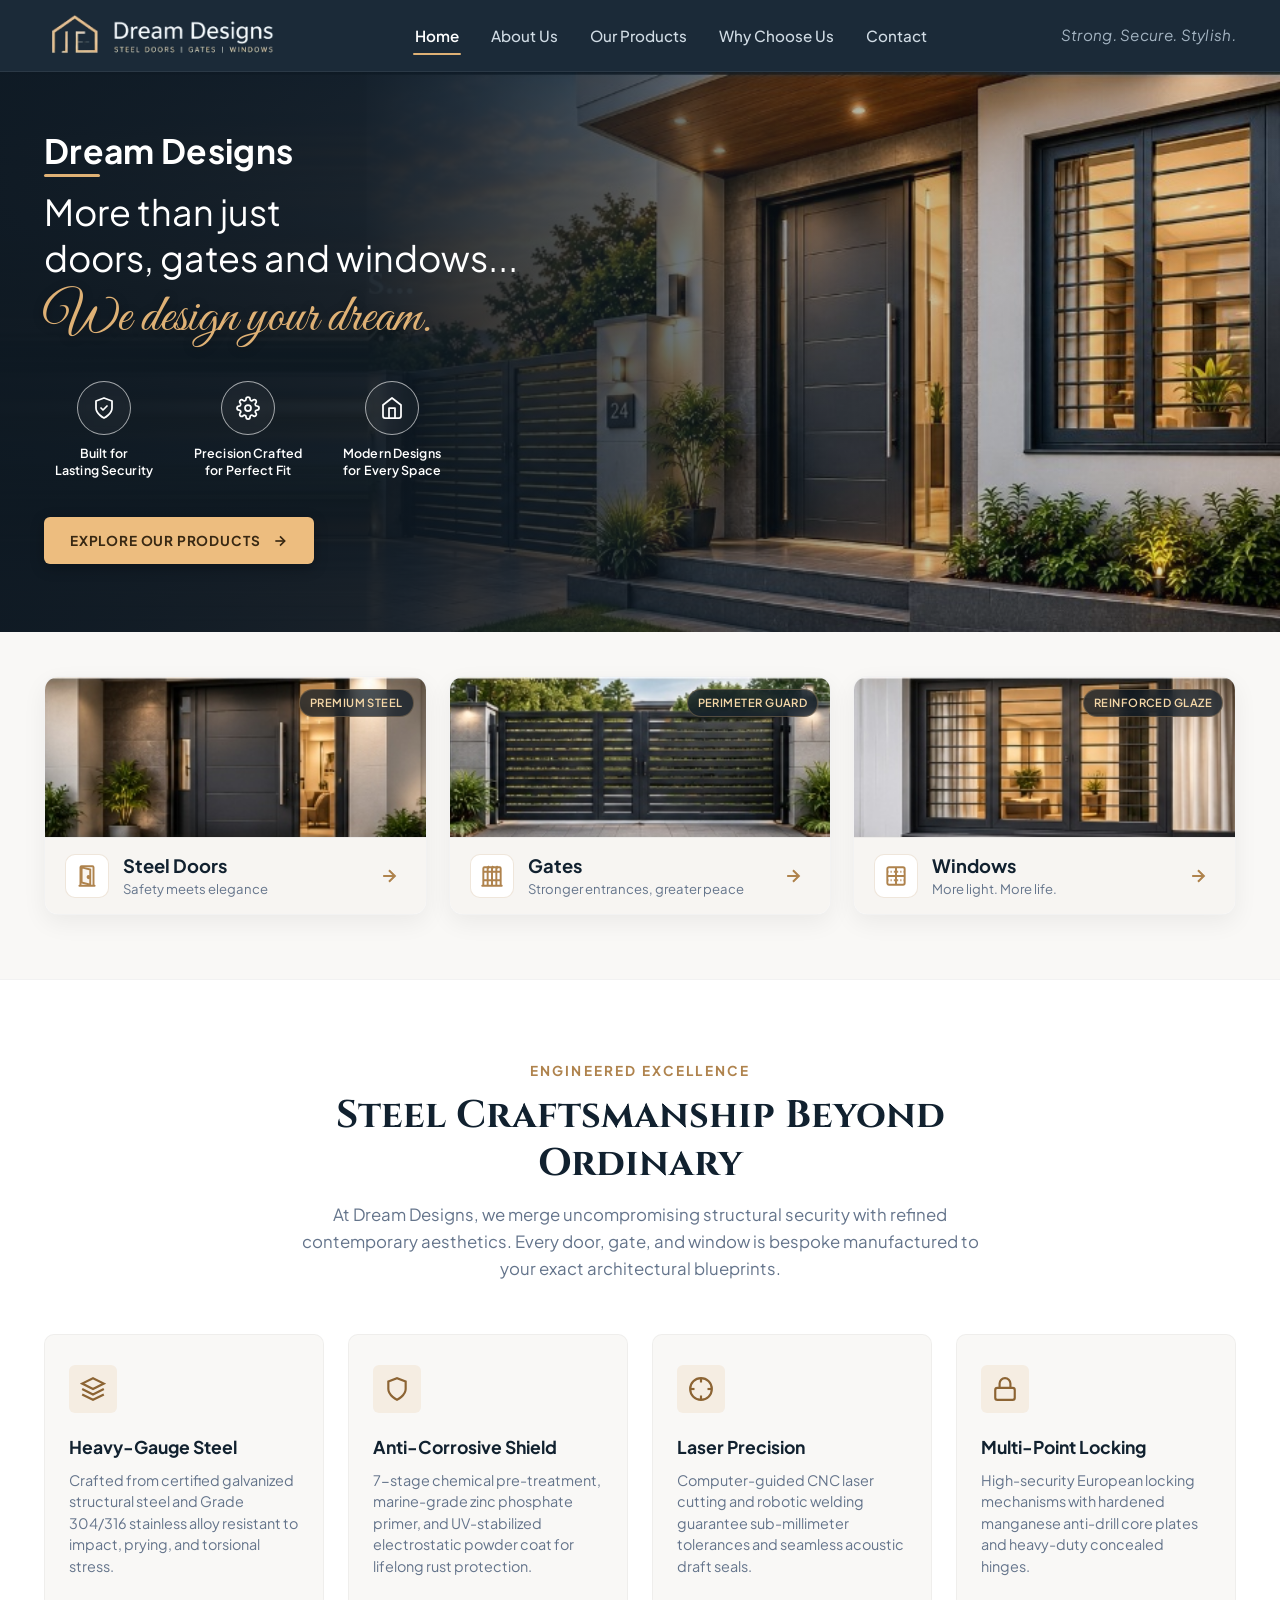
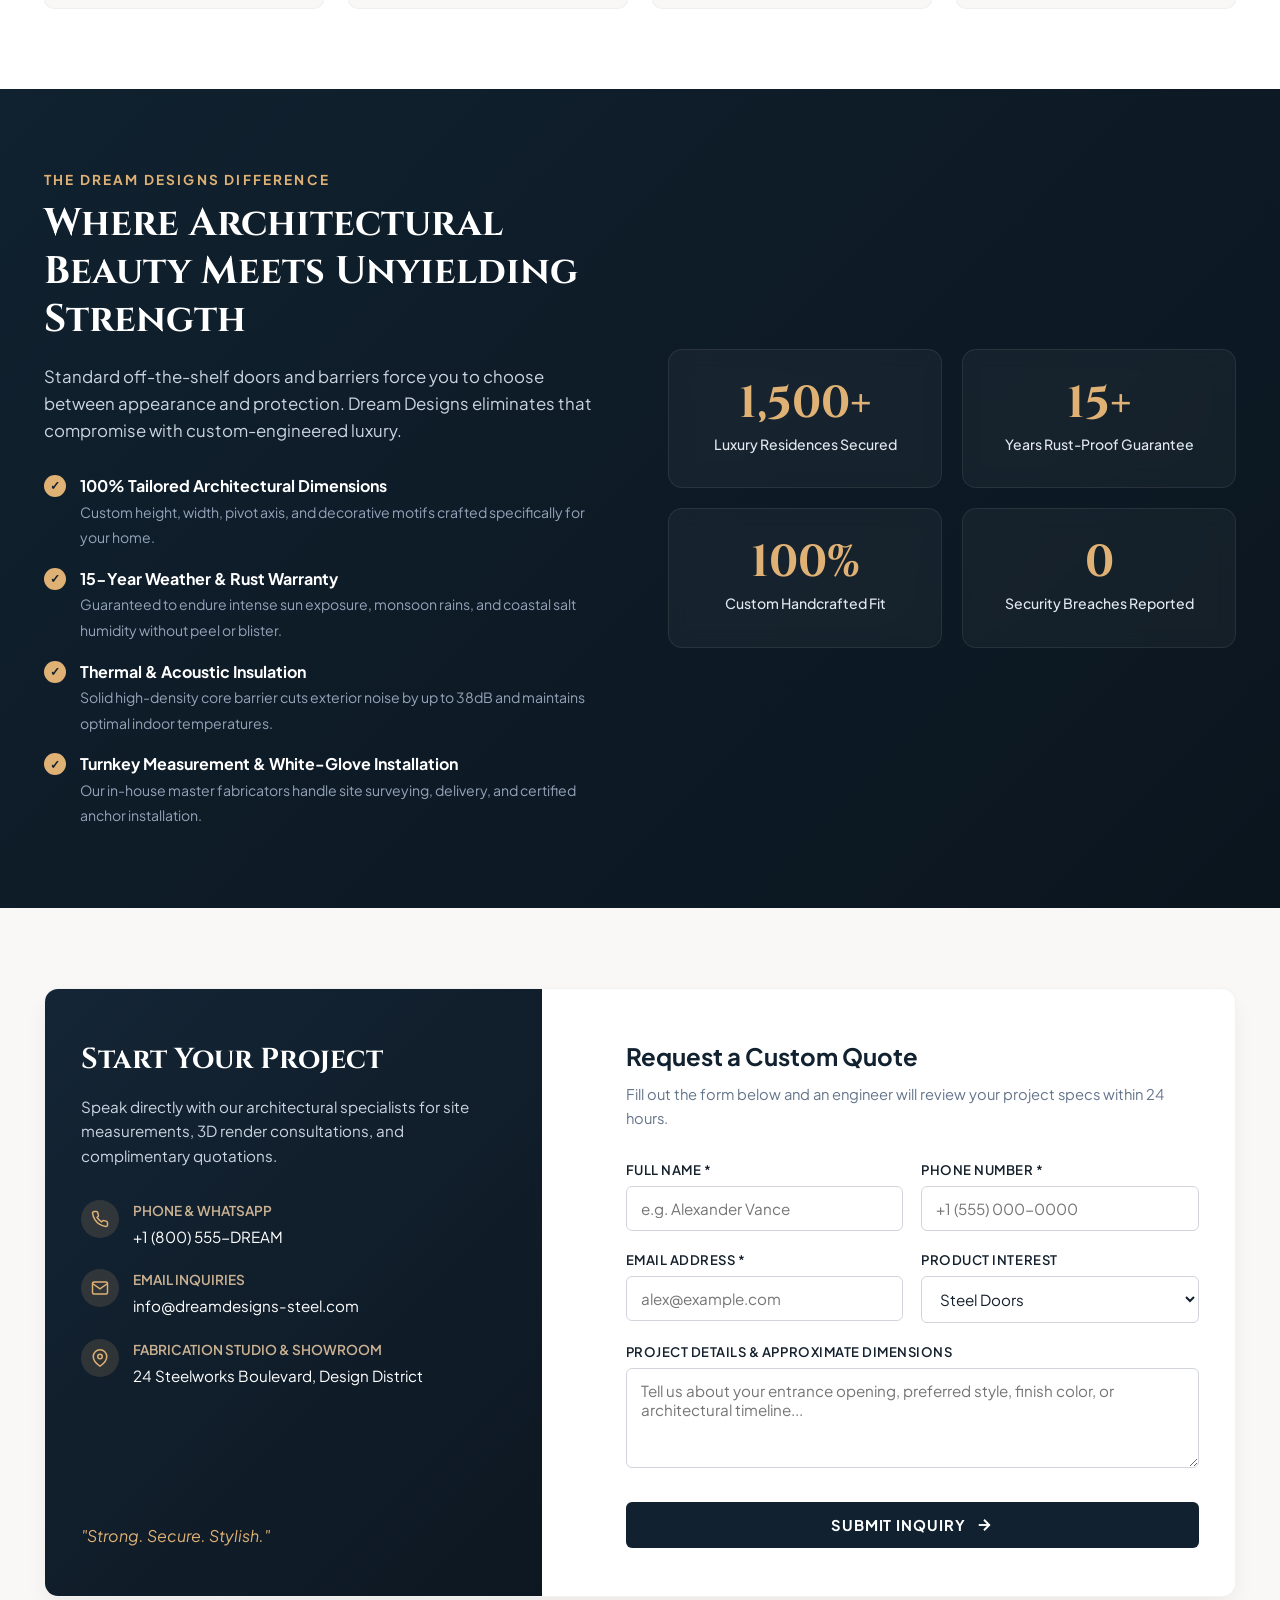
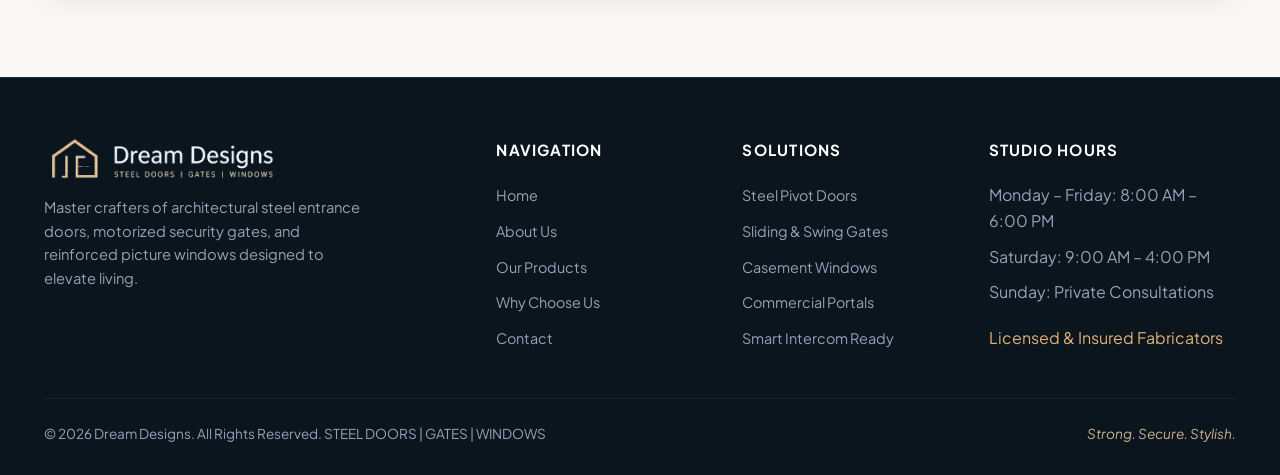
==== index.html @ ba2dc7a3 "dream designs initial files" ====
<!DOCTYPE html>
<html lang="en">
<head>
  <meta charset="UTF-8">
  <meta name="viewport" content="width=device-width, initial-scale=1.0">
  <meta name="description" content="Dream Designs - Premium architectural steel doors, gates, and windows engineered for lasting security, flawless precision, and modern luxury.">
  <meta name="keywords" content="Steel Doors, Architectural Gates, Security Windows, Custom Steel Fabrication, Luxury Entrances">
  <title>Dream Designs | Steel Doors, Gates & Windows</title>

  <!-- Google Fonts Preconnect -->
  <link rel="preconnect" href="https://fonts.googleapis.com">
  <link rel="preconnect" href="https://fonts.gstatic.com" crossorigin>
  <link href="https://fonts.googleapis.com/css2?family=Cinzel:wght@600;700;800&family=Great+Vibes&family=Montserrat:wght@400;500;600;700&family=Plus+Jakarta+Sans:wght@400;500;600;700;800&display=swap" rel="stylesheet">

  <!-- Main Stylesheet -->
  <link rel="stylesheet" href="assets/css/style.css">
  <link rel="icon" type="image/png" href="assets/images/logo-icon.png">
</head>
<body>

  <!-- ===================================================================
       HEADER & NAVIGATION (Matching Mockup Top Bar)
       =================================================================== -->
  <header class="site-header" id="siteHeader">
    <div class="container header-container">
      
      <!-- Brand Logo -->
      <a href="#home" class="brand-logo" aria-label="Dream Designs Home">
        <picture>
          <source srcset="assets/images/logo-transparent.png" type="image/png">
          <img src="assets/images/logo.png" alt="Dream Designs - Steel Doors, Gates, Windows" class="logo-img" width="240" height="44">
        </picture>
      </a>

      <!-- Desktop Navigation Menu -->
      <nav class="main-nav" aria-label="Main Navigation">
        <ul class="nav-list">
          <li><a href="#home" class="nav-link active">Home</a></li>
          <li><a href="#about" class="nav-link">About Us</a></li>
          <li><a href="#products" class="nav-link">Our Products</a></li>
          <li><a href="#why-us" class="nav-link">Why Choose Us</a></li>
          <li><a href="#contact" class="nav-link">Contact</a></li>
        </ul>
      </nav>

      <!-- Right Tagline (Mockup) -->
      <div class="header-tagline">
        <em>Strong. Secure. Stylish.</em>
      </div>

      <!-- Mobile Hamburger Button -->
      <button class="mobile-toggle" aria-label="Toggle navigation menu" aria-expanded="false">
        <span></span>
        <span></span>
        <span></span>
      </button>

    </div>
  </header>

  <!-- Mobile Navigation Drawer -->
  <div class="mobile-menu" aria-label="Mobile Navigation">
    <div class="mobile-menu-header">
      <div class="logo-title" style="color: #ffffff; font-family: var(--font-serif); font-size: 1.3rem;">Dream Designs</div>
      <div class="logo-tagline" style="color: var(--color-gold); font-size: 0.65rem; letter-spacing: 0.15em;">STEEL DOORS | GATES | WINDOWS</div>
    </div>
    <ul class="mobile-nav-list">
      <li><a href="#home" class="mobile-nav-link active">Home</a></li>
      <li><a href="#about" class="mobile-nav-link">About Us</a></li>
      <li><a href="#products" class="mobile-nav-link">Our Products</a></li>
      <li><a href="#why-us" class="mobile-nav-link">Why Choose Us</a></li>
      <li><a href="#contact" class="mobile-nav-link">Contact</a></li>
    </ul>
    <div class="mobile-menu-tagline">
      Strong. Secure. Stylish.
    </div>
  </div>
  <div class="menu-overlay"></div>

  <!-- ===================================================================
       HERO SECTION (Matching Mockup Hero Overlay & Background)
       =================================================================== -->
  <section class="hero-section" id="home">
    <div class="container">
      <div class="hero-content">

        <!-- Brand Name with Underline -->
        <div class="hero-brand">
          <h1 class="hero-brand-title">Dream Designs</h1>
        </div>

        <!-- Headline Pitch -->
        <h2 class="hero-headline">More than just<br>doors, gates and windows...</h2>

        <!-- Script Accent (Handwriting Gold) -->
        <div class="hero-cursive">We design your dream.</div>

        <!-- 3 Feature Badges from Mockup -->
        <div class="hero-badges-row">
          
          <!-- Badge 1: Built for Lasting Security -->
          <div class="hero-badge-item">
            <div class="badge-icon-circle" title="Built for Lasting Security">
              <svg class="badge-svg" viewBox="0 0 24 24" fill="none" stroke="currentColor">
                <path d="M12 22s8-4 8-10V5l-8-3-8 3v7c0 6 8 10 8 10z" stroke-linecap="round" stroke-linejoin="round"/>
                <path d="M9 12l2 2 4-4" stroke-linecap="round" stroke-linejoin="round"/>
              </svg>
            </div>
            <span class="badge-label">Built for<br>Lasting Security</span>
          </div>

          <!-- Badge 2: Precision Crafted for Perfect Fit -->
          <div class="hero-badge-item">
            <div class="badge-icon-circle" title="Precision Crafted for Perfect Fit">
              <svg class="badge-svg" viewBox="0 0 24 24" fill="none" stroke="currentColor">
                <circle cx="12" cy="12" r="3" stroke-linecap="round" stroke-linejoin="round"/>
                <path d="M19.4 15a1.65 1.65 0 0 0 .33 1.82l.06.06a2 2 0 0 1 0 2.83 2 2 0 0 1-2.83 0l-.06-.06a1.65 1.65 0 0 0-1.82-.33 1.65 1.65 0 0 0-1 1.51V21a2 2 0 0 1-2 2 2 2 0 0 1-2-2v-.09A1.65 1.65 0 0 0 9 19.4a1.65 1.65 0 0 0-1.82.33l-.06.06a2 2 0 0 1-2.83 0 2 2 0 0 1 0-2.83l.06-.06a1.65 1.65 0 0 0 .33-1.82 1.65 1.65 0 0 0-1.51-1H3a2 2 0 0 1-2-2 2 2 0 0 1 2-2h.09A1.65 1.65 0 0 0 4.6 9a1.65 1.65 0 0 0-.33-1.82l-.06-.06a2 2 0 0 1 0-2.83 2 2 0 0 1 2.83 0l.06.06a1.65 1.65 0 0 0 1.82.33H9a1.65 1.65 0 0 0 1-1.51V3a2 2 0 0 1 2-2 2 2 0 0 1 2 2v.09a1.65 1.65 0 0 0 1 1.51 1.65 1.65 0 0 0 1.82-.33l.06-.06a2 2 0 0 1 2.83 0 2 2 0 0 1 0 2.83l-.06.06a1.65 1.65 0 0 0-.33 1.82V9a1.65 1.65 0 0 0 1.51 1H21a2 2 0 0 1 2 2 2 2 0 0 1-2 2h-.09a1.65 1.65 0 0 0-1.51 1z" stroke-linecap="round" stroke-linejoin="round"/>
              </svg>
            </div>
            <span class="badge-label">Precision Crafted<br>for Perfect Fit</span>
          </div>

          <!-- Badge 3: Modern Designs for Every Space -->
          <div class="hero-badge-item">
            <div class="badge-icon-circle" title="Modern Designs for Every Space">
              <svg class="badge-svg" viewBox="0 0 24 24" fill="none" stroke="currentColor">
                <path d="M3 9l9-7 9 7v11a2 2 0 0 1-2 2H5a2 2 0 0 1-2-2z" stroke-linecap="round" stroke-linejoin="round"/>
                <polyline points="9 22 9 12 15 12 15 22" stroke-linecap="round" stroke-linejoin="round"/>
              </svg>
            </div>
            <span class="badge-label">Modern Designs<br>for Every Space</span>
          </div>

        </div>

        <!-- CTA Button -->
        <a href="#products" class="hero-cta-btn">
          <span>EXPLORE OUR PRODUCTS</span>
          <svg class="btn-arrow-icon" viewBox="0 0 24 24" fill="none" stroke="currentColor" stroke-width="2.5">
            <line x1="5" y1="12" x2="19" y2="12"></line>
            <polyline points="12 5 19 12 12 19"></polyline>
          </svg>
        </a>

      </div>
    </div>
  </section>

  <!-- ===================================================================
       PRODUCTS PREVIEW SECTION (The 3 Sliced Cards from Mockup)
       =================================================================== -->
  <section class="products-preview-section" id="products">
    <div class="container">
      
      <div class="products-grid">

        <!-- Card 1: Steel Doors -->
        <article class="product-card" data-category="doors" tabindex="0" role="button" aria-label="View Steel Doors specifications">
          <div class="card-media">
            <img src="assets/images/product-doors.png" alt="Custom Steel Entrance Doors" class="card-img" width="311" height="113" loading="lazy">
            <span class="card-badge-pill">Premium Steel</span>
          </div>
          <div class="card-footer">
            <div class="card-left-group">
              <div class="card-icon-box">
                <!-- Architectural Door SVG -->
                <svg class="card-icon-svg" viewBox="0 0 24 24" fill="none" stroke="currentColor" stroke-width="1.8">
                  <path d="M5 21h14" stroke-linecap="round"/>
                  <path d="M6 21V4a1 1 0 0 1 1-1h10a1 1 0 0 1 1 1v17"/>
                  <path d="M7 4l8 2v14l-8-2V4z" fill="rgba(175, 131, 77, 0.08)"/>
                  <circle cx="13.5" cy="13" r="1" fill="currentColor"/>
                </svg>
              </div>
              <div class="card-text">
                <h3 class="card-title">Steel Doors</h3>
                <p class="card-subtitle">Safety meets elegance</p>
              </div>
            </div>
            <a href="doors.html" class="card-arrow-btn" aria-label="View Steel Doors Dedicated Page">
              <svg viewBox="0 0 24 24" fill="none" stroke="currentColor" stroke-width="2.5">
                <line x1="5" y1="12" x2="19" y2="12"></line>
                <polyline points="12 5 19 12 12 19"></polyline>
              </svg>
            </a>
          </div>
        </article>

        <!-- Card 2: Gates -->
        <article class="product-card" data-category="gates" tabindex="0" role="button" aria-label="View Gates specifications">
          <div class="card-media">
            <img src="assets/images/product-gates.png" alt="Custom Architectural Steel Gates" class="card-img" width="302" height="113" loading="lazy">
            <span class="card-badge-pill">Perimeter Guard</span>
          </div>
          <div class="card-footer">
            <div class="card-left-group">
              <div class="card-icon-box">
                <!-- Architectural Gate SVG -->
                <svg class="card-icon-svg" viewBox="0 0 24 24" fill="none" stroke="currentColor" stroke-width="1.8">
                  <path d="M3 21h18" stroke-linecap="round"/>
                  <path d="M4 21V5a1 1 0 0 1 1-1h14a1 1 0 0 1 1 1v16"/>
                  <path d="M4 8h16M4 16h16"/>
                  <path d="M8 4v17M12 4v17M16 4v17"/>
                  <path d="M8 3l1 1-1 1M12 3l1 1-1 1M16 3l1 1-1 1"/>
                </svg>
              </div>
              <div class="card-text">
                <h3 class="card-title">Gates</h3>
                <p class="card-subtitle">Stronger entrances, greater peace</p>
              </div>
            </div>
            <a href="gates.html" class="card-arrow-btn" aria-label="View Gates Dedicated Page">
              <svg viewBox="0 0 24 24" fill="none" stroke="currentColor" stroke-width="2.5">
                <line x1="5" y1="12" x2="19" y2="12"></line>
                <polyline points="12 5 19 12 12 19"></polyline>
              </svg>
            </a>
          </div>
        </article>

        <!-- Card 3: Windows -->
        <article class="product-card" data-category="windows" tabindex="0" role="button" aria-label="View Windows specifications">
          <div class="card-media">
            <img src="assets/images/product-windows.png" alt="Reinforced Security Steel Windows" class="card-img" width="311" height="113" loading="lazy">
            <span class="card-badge-pill">Reinforced Glaze</span>
          </div>
          <div class="card-footer">
            <div class="card-left-group">
              <div class="card-icon-box">
                <!-- Architectural Window SVG -->
                <svg class="card-icon-svg" viewBox="0 0 24 24" fill="none" stroke="currentColor" stroke-width="1.8">
                  <rect x="4" y="4" width="16" height="16" rx="1.5"/>
                  <line x1="12" y1="4" x2="12" y2="20"/>
                  <line x1="4" y1="12" x2="20" y2="12"/>
                  <line x1="4" y1="8" x2="20" y2="8" stroke-dasharray="1 2"/>
                  <line x1="4" y1="16" x2="20" y2="16" stroke-dasharray="1 2"/>
                </svg>
              </div>
              <div class="card-text">
                <h3 class="card-title">Windows</h3>
                <p class="card-subtitle">More light. More life.</p>
              </div>
            </div>
            <a href="windows.html" class="card-arrow-btn" aria-label="View Windows Dedicated Page">
              <svg viewBox="0 0 24 24" fill="none" stroke="currentColor" stroke-width="2.5">
                <line x1="5" y1="12" x2="19" y2="12"></line>
                <polyline points="12 5 19 12 12 19"></polyline>
              </svg>
            </a>
          </div>
        </article>

      </div>

    </div>
  </section>

  <!-- ===================================================================
       CRAFTSMANSHIP & ABOUT SECTION
       =================================================================== -->
  <section class="section-craftsmanship" id="about">
    <div class="container">
      
      <div class="section-head">
        <span class="section-eyebrow">Engineered Excellence</span>
        <h2 class="section-title">Steel Craftsmanship Beyond Ordinary</h2>
        <p class="section-lead">At Dream Designs, we merge uncompromising structural security with refined contemporary aesthetics. Every door, gate, and window is bespoke manufactured to your exact architectural blueprints.</p>
      </div>

      <div class="craftsmanship-grid">
        
        <div class="craft-card">
          <div class="craft-icon">
            <svg viewBox="0 0 24 24" fill="none" stroke="currentColor" stroke-width="2">
              <path d="M12 2L2 7l10 5 10-5-10-5zM2 17l10 5 10-5M2 12l10 5 10-5"/>
            </svg>
          </div>
          <h4 class="craft-title">Heavy-Gauge Steel</h4>
          <p class="craft-desc">Crafted from certified galvanized structural steel and Grade 304/316 stainless alloy resistant to impact, prying, and torsional stress.</p>
        </div>

        <div class="craft-card">
          <div class="craft-icon">
            <svg viewBox="0 0 24 24" fill="none" stroke="currentColor" stroke-width="2">
              <path d="M12 22s8-4 8-10V5l-8-3-8 3v7c0 6 8 10 8 10z"/>
            </svg>
          </div>
          <h4 class="craft-title">Anti-Corrosive Shield</h4>
          <p class="craft-desc">7-stage chemical pre-treatment, marine-grade zinc phosphate primer, and UV-stabilized electrostatic powder coat for lifelong rust protection.</p>
        </div>

        <div class="craft-card">
          <div class="craft-icon">
            <svg viewBox="0 0 24 24" fill="none" stroke="currentColor" stroke-width="2">
              <circle cx="12" cy="12" r="10"/>
              <line x1="22" y1="12" x2="18" y2="12"/>
              <line x1="6" y1="12" x2="2" y2="12"/>
              <line x1="12" y1="6" x2="12" y2="2"/>
              <line x1="12" y1="22" x2="12" y2="18"/>
            </svg>
          </div>
          <h4 class="craft-title">Laser Precision</h4>
          <p class="craft-desc">Computer-guided CNC laser cutting and robotic welding guarantee sub-millimeter tolerances and seamless acoustic draft seals.</p>
        </div>

        <div class="craft-card">
          <div class="craft-icon">
            <svg viewBox="0 0 24 24" fill="none" stroke="currentColor" stroke-width="2">
              <rect x="3" y="11" width="18" height="11" rx="2" ry="2"/>
              <path d="M7 11V7a5 5 0 0 1 10 0v4"/>
            </svg>
          </div>
          <h4 class="craft-title">Multi-Point Locking</h4>
          <p class="craft-desc">High-security European locking mechanisms with hardened manganese anti-drill core plates and heavy-duty concealed hinges.</p>
        </div>

      </div>

    </div>
  </section>

  <!-- ===================================================================
       WHY CHOOSE US (STATS & HIGHLIGHTS)
       =================================================================== -->
  <section class="section-why-us" id="why-us">
    <div class="container">
      
      <div class="why-us-wrapper">
        
        <!-- Left Side: Highlights -->
        <div class="why-us-content">
          <span class="section-eyebrow">The Dream Designs Difference</span>
          <h2 class="section-title">Where Architectural Beauty Meets Unyielding Strength</h2>
          <p>Standard off-the-shelf doors and barriers force you to choose between appearance and protection. Dream Designs eliminates that compromise with custom-engineered luxury.</p>

          <ul class="why-features-list">
            <li class="why-feature-item">
              <div class="why-check">✓</div>
              <div class="why-feature-text">
                <strong>100% Tailored Architectural Dimensions</strong>
                <span>Custom height, width, pivot axis, and decorative motifs crafted specifically for your home.</span>
              </div>
            </li>
            <li class="why-feature-item">
              <div class="why-check">✓</div>
              <div class="why-feature-text">
                <strong>15-Year Weather & Rust Warranty</strong>
                <span>Guaranteed to endure intense sun exposure, monsoon rains, and coastal salt humidity without peel or blister.</span>
              </div>
            </li>
            <li class="why-feature-item">
              <div class="why-check">✓</div>
              <div class="why-feature-text">
                <strong>Thermal & Acoustic Insulation</strong>
                <span>Solid high-density core barrier cuts exterior noise by up to 38dB and maintains optimal indoor temperatures.</span>
              </div>
            </li>
            <li class="why-feature-item">
              <div class="why-check">✓</div>
              <div class="why-feature-text">
                <strong>Turnkey Measurement & White-Glove Installation</strong>
                <span>Our in-house master fabricators handle site surveying, delivery, and certified anchor installation.</span>
              </div>
            </li>
          </ul>
        </div>

        <!-- Right Side: Stats Counter -->
        <div class="stats-grid">
          
          <div class="stat-box">
            <div class="stat-number">1,500+</div>
            <div class="stat-label">Luxury Residences Secured</div>
          </div>

          <div class="stat-box">
            <div class="stat-number">15+</div>
            <div class="stat-label">Years Rust-Proof Guarantee</div>
          </div>

          <div class="stat-box">
            <div class="stat-number">100%</div>
            <div class="stat-label">Custom Handcrafted Fit</div>
          </div>

          <div class="stat-box">
            <div class="stat-number">0</div>
            <div class="stat-label">Security Breaches Reported</div>
          </div>

        </div>

      </div>

    </div>
  </section>

  <!-- ===================================================================
       CONTACT & CONSULTATION SECTION
       =================================================================== -->
  <section class="section-contact" id="contact">
    <div class="container">
      
      <div class="contact-layout">

        <!-- Left Information Card -->
        <div class="contact-info-panel">
          <div>
            <h3>Start Your Project</h3>
            <p>Speak directly with our architectural specialists for site measurements, 3D render consultations, and complimentary quotations.</p>

            <div class="contact-details-list">
              
              <div class="contact-detail-item">
                <div class="contact-icon-circle">
                  <svg viewBox="0 0 24 24" fill="none" stroke="currentColor" stroke-width="2">
                    <path d="M22 16.92v3a2 2 0 0 1-2.18 2 19.79 19.79 0 0 1-8.63-3.07 19.5 19.5 0 0 1-6-6 19.79 19.79 0 0 1-3.07-8.67A2 2 0 0 1 4.11 2h3a2 2 0 0 1 2 1.72 12.84 12.84 0 0 0 .7 2.81 2 2 0 0 1-.45 2.11L8.09 9.91a16 16 0 0 0 6 6l1.27-1.27a2 2 0 0 1 2.11-.45 12.84 12.84 0 0 0 2.81.7A2 2 0 0 1 22 16.92z"/>
                  </svg>
                </div>
                <div class="contact-text-group">
                  <h5>Phone & WhatsApp</h5>
                  <a href="tel:+18005553732">+1 (800) 555-DREAM</a>
                </div>
              </div>

              <div class="contact-detail-item">
                <div class="contact-icon-circle">
                  <svg viewBox="0 0 24 24" fill="none" stroke="currentColor" stroke-width="2">
                    <path d="M4 4h16c1.1 0 2 .9 2 2v12c0 1.1-.9 2-2 2H4c-1.1 0-2-.9-2-2V6c0-1.1.9-2 2-2z"/>
                    <polyline points="22,6 12,13 2,6"/>
                  </svg>
                </div>
                <div class="contact-text-group">
                  <h5>Email Inquiries</h5>
                  <a href="mailto:info@dreamdesigns-steel.com">info@dreamdesigns-steel.com</a>
                </div>
              </div>

              <div class="contact-detail-item">
                <div class="contact-icon-circle">
                  <svg viewBox="0 0 24 24" fill="none" stroke="currentColor" stroke-width="2">
                    <path d="M21 10c0 7-9 13-9 13s-9-6-9-13a9 9 0 0 1 18 0z"/>
                    <circle cx="12" cy="10" r="3"/>
                  </svg>
                </div>
                <div class="contact-text-group">
                  <h5>Fabrication Studio & Showroom</h5>
                  <span>24 Steelworks Boulevard, Design District</span>
                </div>
              </div>

            </div>
          </div>

          <div style="margin-top: 32px; font-style: italic; color: var(--color-gold);">
            "Strong. Secure. Stylish."
          </div>
        </div>

        <!-- Right Form Panel -->
        <div class="contact-form-panel">
          <h3>Request a Custom Quote</h3>
          <p>Fill out the form below and an engineer will review your project specs within 24 hours.</p>

          <form id="contactForm" class="form-grid">
            
            <div class="form-group">
              <label for="formName" class="form-label">Full Name *</label>
              <input type="text" id="formName" class="form-control" placeholder="e.g. Alexander Vance" required>
            </div>

            <div class="form-group">
              <label for="formPhone" class="form-label">Phone Number *</label>
              <input type="tel" id="formPhone" class="form-control" placeholder="+1 (555) 000-0000" required>
            </div>

            <div class="form-group">
              <label for="formEmail" class="form-label">Email Address *</label>
              <input type="email" id="formEmail" class="form-control" placeholder="alex@example.com" required>
            </div>

            <div class="form-group">
              <label for="formProduct" class="form-label">Product Interest</label>
              <select id="formProduct" class="form-control">
                <option value="doors">Steel Doors</option>
                <option value="gates">Architectural Gates</option>
                <option value="windows">Security Windows</option>
                <option value="all">Complete Residence Package</option>
              </select>
            </div>

            <div class="form-group full-width">
              <label for="formMessage" class="form-label">Project Details & Approximate Dimensions</label>
              <textarea id="formMessage" class="form-control" placeholder="Tell us about your entrance opening, preferred style, finish color, or architectural timeline..."></textarea>
            </div>

            <div class="form-group full-width">
              <button type="submit" class="btn-submit">
                <span>Submit Inquiry</span>
                <svg width="18" height="18" viewBox="0 0 24 24" fill="none" stroke="currentColor" stroke-width="2.5">
                  <line x1="5" y1="12" x2="19" y2="12"></line>
                  <polyline points="12 5 19 12 12 19"></polyline>
                </svg>
              </button>
            </div>

          </form>
        </div>

      </div>

    </div>
  </section>

  <!-- ===================================================================
       SITE FOOTER
       =================================================================== -->
  <footer class="site-footer">
    <div class="container">
      
      <div class="footer-top-grid">
        
        <!-- Brand Col -->
        <div class="footer-brand">
          <picture>
            <source srcset="assets/images/logo-transparent.png" type="image/png">
            <img src="assets/images/logo.png" alt="Dream Designs" class="logo-img" width="220" height="40">
          </picture>
          <p class="footer-desc">Master crafters of architectural steel entrance doors, motorized security gates, and reinforced picture windows designed to elevate living.</p>
        </div>

        <!-- Quick Links -->
        <div class="footer-col">
          <h4 class="footer-col-title">Navigation</h4>
          <ul class="footer-links">
            <li><a href="#home">Home</a></li>
            <li><a href="#about">About Us</a></li>
            <li><a href="#products">Our Products</a></li>
            <li><a href="#why-us">Why Choose Us</a></li>
            <li><a href="#contact">Contact</a></li>
          </ul>
        </div>

        <!-- Products -->
        <div class="footer-col">
          <h4 class="footer-col-title">Solutions</h4>
          <ul class="footer-links">
            <li><a href="#products">Steel Pivot Doors</a></li>
            <li><a href="#products">Sliding & Swing Gates</a></li>
            <li><a href="#products">Casement Windows</a></li>
            <li><a href="#products">Commercial Portals</a></li>
            <li><a href="#products">Smart Intercom Ready</a></li>
          </ul>
        </div>

        <!-- Operating Hours -->
        <div class="footer-col">
          <h4 class="footer-col-title">Studio Hours</h4>
          <ul class="footer-links">
            <li>Monday – Friday: 8:00 AM – 6:00 PM</li>
            <li>Saturday: 9:00 AM – 4:00 PM</li>
            <li>Sunday: Private Consultations</li>
            <li style="margin-top: 10px; color: var(--color-gold);">Licensed & Insured Fabricators</li>
          </ul>
        </div>

      </div>

      <!-- Bottom Bar -->
      <div class="footer-bottom">
        <div>&copy; 2026 Dream Designs. All Rights Reserved. STEEL DOORS | GATES | WINDOWS</div>
        <div class="footer-tagline-bottom">Strong. Secure. Stylish.</div>
      </div>

    </div>
  </footer>

  <!-- ===================================================================
       PRODUCT QUICK-VIEW MODAL (Interactive detail for sliced cards)
       =================================================================== -->
  <div class="product-modal" id="productModal" role="dialog" aria-modal="true" aria-labelledby="modalTitle">
    <div class="modal-card">
      <button class="modal-close-btn" aria-label="Close dialog">&times;</button>
      
      <div class="modal-inner-grid">
        <div class="modal-media">
          <img id="modalImg" src="assets/images/product-doors.png" alt="Product Preview">
        </div>
        <div class="modal-content">
          <div>
            <span class="modal-eyebrow" id="modalEyebrow">Architectural Security</span>
            <h3 class="modal-title" id="modalTitle">Precision Steel Doors</h3>
            <p class="modal-tagline" id="modalTagline">Safety meets elegance</p>
            <p class="modal-desc" id="modalDesc">Engineered with multi-point locking mechanisms and double-layer zinc powder coatings.</p>
            
            <ul class="modal-specs-list" id="modalSpecs">
              <!-- Dynamically populated by JS -->
            </ul>
          </div>

          <div class="modal-actions">
            <button class="btn-modal-quote" id="modalQuoteBtn">Request Custom Dimensions & Quote →</button>
          </div>
        </div>
      </div>

    </div>
  </div>

  <!-- Toast Notification Message -->
  <div class="toast-notice" id="toastNotice" role="alert">
    <svg width="22" height="22" viewBox="0 0 24 24" fill="none" stroke="var(--color-gold)" stroke-width="2.5">
      <path d="M22 11.08V12a10 10 0 1 1-5.93-9.14"/>
      <polyline points="22 4 12 14.01 9 11.01"/>
    </svg>
    <span id="toastMsg">Your inquiry has been received!</span>
  </div>

  <!-- Main JavaScript File -->
  <script src="assets/js/main.js"></script>
</body>
</html>
---- assets/css/style.css ----
/* ===================================================================
   DREAM DESIGNS - STEEL DOORS | GATES | WINDOWS
   Responsive Stylesheet faithfully matching mockup & modern luxury standards
   =================================================================== */

:root {
  /* Brand Color Palette */
  --color-primary-dark: #11212f;
  --color-header-bg: #122230;
  --color-dark-deep: #0b151e;
  --color-dark-surface: #182b3c;
  
  /* Gold / Bronze Accents */
  --color-gold-light: #f5d8a8;
  --color-gold: #dfb175;
  --color-gold-accent: #edbd7f;
  --color-gold-hover: #e5af69;
  --color-bronze: #af834d;
  --color-bronze-dark: #8c6433;
  --color-gold-muted: #cbb292;
  
  /* Neutrals */
  --color-page-bg: #f9f8f6;
  --color-card-bg: #ffffff;
  --color-card-footer: #f7f5f2;
  --color-card-border: rgba(0, 0, 0, 0.05);
  --color-text-main: #14202c;
  --color-text-muted: #64748b;
  --color-text-light: #94a3b8;
  --color-white: #ffffff;
  
  /* Typography */
  --font-serif: 'Cinzel', 'Playfair Display', Georgia, serif;
  --font-sans: 'Plus Jakarta Sans', 'Montserrat', -apple-system, BlinkMacSystemFont, 'Segoe UI', Roboto, sans-serif;
  --font-script: 'Great Vibes', 'Caveat', 'Brush Script MT', cursive;
  
  /* Spacing & Layout */
  --max-width: 1240px;
  --header-height: 72px;
  --transition-fast: 0.2s cubic-bezier(0.4, 0, 0.2, 1);
  --transition-normal: 0.35s cubic-bezier(0.4, 0, 0.2, 1);
  --radius-sm: 6px;
  --radius-md: 10px;
  --radius-lg: 14px;
  --radius-full: 9999px;
  
  /* Shadows */
  --shadow-sm: 0 2px 6px rgba(0, 0, 0, 0.04);
  --shadow-md: 0 10px 24px -4px rgba(0, 0, 0, 0.07);
  --shadow-lg: 0 20px 40px -8px rgba(17, 33, 47, 0.12);
  --shadow-glow: 0 0 25px rgba(223, 177, 117, 0.35);
}

/* CSS Reset & Base */
*, *::before, *::after {
  box-sizing: border-box;
  margin: 0;
  padding: 0;
}

html {
  font-size: 16px;
  scroll-behavior: smooth;
  -webkit-font-smoothing: antialiased;
  -moz-osx-font-smoothing: grayscale;
}

body {
  font-family: var(--font-sans);
  background-color: var(--color-page-bg);
  color: var(--color-text-main);
  line-height: 1.6;
  overflow-x: hidden;
}

img, picture, svg {
  display: block;
  max-width: 100%;
}

a {
  color: inherit;
  text-decoration: none;
  transition: color var(--transition-fast);
}

button {
  font-family: inherit;
  cursor: pointer;
  border: none;
  background: none;
  transition: all var(--transition-fast);
}

.container {
  width: 100%;
  max-width: var(--max-width);
  margin-left: auto;
  margin-right: auto;
  padding-left: 24px;
  padding-right: 24px;
}

/* ===================================================================
   HEADER & NAVIGATION
   =================================================================== */
.site-header {
  position: fixed;
  top: 0;
  left: 0;
  right: 0;
  z-index: 1000;
  height: var(--header-height);
  background: rgba(18, 34, 48, 0.96);
  backdrop-filter: blur(12px);
  -webkit-backdrop-filter: blur(12px);
  border-bottom: 1px solid rgba(255, 255, 255, 0.07);
  transition: background var(--transition-normal), box-shadow var(--transition-normal);
}

.site-header.scrolled {
  background: rgba(14, 26, 38, 0.98);
  box-shadow: 0 8px 24px rgba(0, 0, 0, 0.25);
  border-bottom-color: rgba(223, 177, 117, 0.15);
}

.header-container {
  display: flex;
  align-items: center;
  justify-content: space-between;
  height: 100%;
}

/* Brand Logo */
.brand-logo {
  display: flex;
  align-items: center;
  gap: 12px;
  text-decoration: none;
}

.logo-img {
  height: 44px;
  width: auto;
  object-fit: contain;
}

.logo-fallback {
  display: flex;
  align-items: center;
  gap: 12px;
}

.logo-icon-svg {
  width: 42px;
  height: 42px;
  color: var(--color-gold);
  flex-shrink: 0;
}

.logo-text-group {
  display: flex;
  flex-direction: column;
}

.logo-title {
  font-family: var(--font-serif);
  font-size: 1.45rem;
  font-weight: 700;
  color: #f7f4ee;
  letter-spacing: 0.02em;
  line-height: 1.1;
}

.logo-tagline {
  font-family: var(--font-sans);
  font-size: 0.65rem;
  font-weight: 600;
  color: var(--color-gold);
  letter-spacing: 0.16em;
  text-transform: uppercase;
  margin-top: 2px;
}

/* Navigation Links */
.main-nav {
  display: flex;
  align-items: center;
}

.nav-list {
  display: flex;
  align-items: center;
  gap: 28px;
  list-style: none;
}

.nav-link {
  position: relative;
  font-size: 0.95rem;
  font-weight: 500;
  color: #d1dce5;
  padding: 6px 2px;
  transition: color var(--transition-fast);
}

.nav-link:hover {
  color: #ffffff;
}

.nav-link.active {
  color: #ffffff;
  font-weight: 600;
}

.nav-link.active::after {
  content: '';
  position: absolute;
  bottom: -4px;
  left: 0;
  right: 0;
  height: 2px;
  background-color: var(--color-gold);
  border-radius: 2px;
}

/* Header Tagline (Right) */
.header-tagline {
  font-style: italic;
  font-size: 0.95rem;
  color: #a4b4c2;
  letter-spacing: 0.02em;
  white-space: nowrap;
}

/* Hamburger Toggle (Mobile/Tablet) */
.mobile-toggle {
  display: none;
  flex-direction: column;
  justify-content: space-between;
  width: 30px;
  height: 22px;
  padding: 0;
  background: transparent;
  cursor: pointer;
  z-index: 1001;
}

.mobile-toggle span {
  display: block;
  width: 100%;
  height: 2.5px;
  background-color: #ffffff;
  border-radius: 2px;
  transition: all 0.3s ease;
}

.mobile-toggle.active span:nth-child(1) {
  transform: translateY(9.5px) rotate(45deg);
}

.mobile-toggle.active span:nth-child(2) {
  opacity: 0;
}

.mobile-toggle.active span:nth-child(3) {
  transform: translateY(-9.5px) rotate(-45deg);
}

/* Mobile Drawer */
.mobile-menu {
  position: fixed;
  top: 0;
  right: -100%;
  width: 290px;
  height: 100vh;
  background-color: var(--color-dark-deep);
  box-shadow: -8px 0 24px rgba(0, 0, 0, 0.4);
  padding: 90px 28px 40px;
  display: flex;
  flex-direction: column;
  justify-content: space-between;
  transition: right 0.35s cubic-bezier(0.4, 0, 0.2, 1);
  z-index: 999;
}

.mobile-menu.open {
  right: 0;
}

.mobile-nav-list {
  list-style: none;
  display: flex;
  flex-direction: column;
  gap: 20px;
}

.mobile-nav-link {
  font-size: 1.15rem;
  font-weight: 500;
  color: #e2e8f0;
  display: block;
  padding: 8px 0;
  border-bottom: 1px solid rgba(255, 255, 255, 0.06);
}

.mobile-nav-link.active,
.mobile-nav-link:hover {
  color: var(--color-gold);
}

.mobile-menu-tagline {
  font-style: italic;
  font-size: 0.95rem;
  color: var(--color-gold-muted);
  text-align: center;
  padding-top: 20px;
  border-top: 1px solid rgba(255, 255, 255, 0.1);
}

.menu-overlay {
  display: none;
  position: fixed;
  inset: 0;
  background: rgba(0, 0, 0, 0.6);
  backdrop-filter: blur(4px);
  z-index: 998;
}

.menu-overlay.active {
  display: block;
}

/* ===================================================================
   HERO SECTION
   =================================================================== */
.hero-section {
  position: relative;
  min-height: 560px;
  margin-top: var(--header-height);
  background-color: var(--color-primary-dark);
  background-image: 
    linear-gradient(
      to right,
      rgba(14, 25, 35, 0.96) 0%,
      rgba(14, 25, 35, 0.92) 28%,
      rgba(14, 25, 35, 0.72) 48%,
      rgba(14, 25, 35, 0.25) 70%,
      rgba(14, 25, 35, 0.05) 100%
    ),
    url('../images/hero-backdrop.jpg');
  background-position: right center;
  background-repeat: no-repeat;
  background-size: cover;
  display: flex;
  align-items: center;
  padding: 56px 0 64px;
  overflow: hidden;
}

/* Hero Content Box */
.hero-content {
  position: relative;
  z-index: 2;
  max-width: 580px;
}

/* Brand Eyebrow */
.hero-brand {
  display: inline-block;
  margin-bottom: 12px;
}

.hero-brand-title {
  font-family: var(--font-sans);
  font-size: 2.1rem;
  font-weight: 700;
  color: #ffffff;
  letter-spacing: 0.01em;
  line-height: 1.1;
  position: relative;
  padding-bottom: 8px;
}

.hero-brand-title::after {
  content: '';
  position: absolute;
  left: 0;
  bottom: 0;
  width: 56px;
  height: 2.5px;
  background-color: var(--color-gold);
  border-radius: 2px;
}

/* Main Heading */
.hero-headline {
  font-family: var(--font-sans);
  font-size: clamp(1.6rem, 2.8vw, 2.35rem);
  font-weight: 400;
  color: #ffffff;
  line-height: 1.3;
  margin-bottom: 4px;
}

/* Cursive Accent */
.hero-cursive {
  font-family: var(--font-script);
  font-size: clamp(2.4rem, 4.4vw, 3.4rem);
  font-weight: 400;
  color: var(--color-gold);
  line-height: 1.2;
  margin-bottom: 30px;
  text-shadow: 0 2px 10px rgba(0, 0, 0, 0.35);
  display: block;
}

/* 3 Feature Badges */
.hero-badges-row {
  display: flex;
  align-items: flex-start;
  gap: 24px;
  margin-bottom: 38px;
}

.hero-badge-item {
  display: flex;
  flex-direction: column;
  align-items: center;
  text-align: center;
  flex: 1;
  max-width: 120px;
}

.badge-icon-circle {
  width: 54px;
  height: 54px;
  border-radius: 50%;
  border: 1.5px solid rgba(255, 255, 255, 0.6);
  display: flex;
  align-items: center;
  justify-content: center;
  margin-bottom: 10px;
  background: rgba(255, 255, 255, 0.04);
  backdrop-filter: blur(4px);
  transition: all var(--transition-fast);
}

.hero-badge-item:hover .badge-icon-circle {
  border-color: var(--color-gold);
  background: rgba(223, 177, 117, 0.12);
  transform: translateY(-2px);
}

.badge-svg {
  width: 24px;
  height: 24px;
  color: #ffffff;
  stroke-width: 1.75;
}

.badge-label {
  font-size: 0.78rem;
  font-weight: 600;
  color: #ffffff;
  line-height: 1.35;
  letter-spacing: 0.01em;
}

/* CTA Button */
.hero-cta-btn {
  display: inline-flex;
  align-items: center;
  gap: 12px;
  background-color: var(--color-gold-accent);
  color: #382813;
  font-weight: 700;
  font-size: 0.85rem;
  letter-spacing: 0.06em;
  text-transform: uppercase;
  padding: 13px 26px;
  border-radius: var(--radius-sm);
  box-shadow: 0 4px 14px rgba(0, 0, 0, 0.25);
  transition: all var(--transition-normal);
}

.hero-cta-btn:hover {
  background-color: #f7ca8c;
  transform: translateY(-2px);
  box-shadow: 0 8px 20px rgba(0, 0, 0, 0.3), var(--shadow-glow);
}

.btn-arrow-icon {
  width: 16px;
  height: 16px;
  transition: transform var(--transition-fast);
}

.hero-cta-btn:hover .btn-arrow-icon {
  transform: translateX(4px);
}

/* ===================================================================
   PRODUCTS PREVIEW SECTION (3 CARDS FROM MOCKUP)
   =================================================================== */
.products-preview-section {
  padding: 44px 0 64px;
  background-color: var(--color-page-bg);
}

.products-grid {
  display: grid;
  grid-template-columns: repeat(3, 1fr);
  gap: 22px;
}

/* Individual Product Card */
.product-card {
  background-color: var(--color-card-bg);
  border-radius: var(--radius-lg);
  overflow: hidden;
  box-shadow: 0 8px 24px rgba(0, 0, 0, 0.06);
  border: 1px solid rgba(0, 0, 0, 0.05);
  transition: all var(--transition-normal);
  cursor: pointer;
  display: flex;
  flex-direction: column;
}

.product-card:hover {
  transform: translateY(-6px);
  box-shadow: var(--shadow-lg);
  border-color: rgba(223, 177, 117, 0.4);
}

/* Top Photo Crop */
.card-media {
  position: relative;
  width: 100%;
  height: 160px;
  overflow: hidden;
  background-color: #2a343d;
}

.card-img {
  width: 100%;
  height: 100%;
  object-fit: cover;
  transition: transform 0.5s cubic-bezier(0.4, 0, 0.2, 1);
}

.product-card:hover .card-img {
  transform: scale(1.06);
}

.card-badge-pill {
  position: absolute;
  top: 12px;
  right: 12px;
  background: rgba(14, 26, 38, 0.75);
  backdrop-filter: blur(6px);
  color: var(--color-gold-light);
  font-size: 0.7rem;
  font-weight: 600;
  padding: 4px 10px;
  border-radius: var(--radius-full);
  letter-spacing: 0.04em;
  text-transform: uppercase;
  border: 1px solid rgba(223, 177, 117, 0.3);
}

/* Bottom Card Details */
.card-footer {
  background-color: var(--color-card-footer);
  padding: 16px 20px;
  display: flex;
  align-items: center;
  justify-content: space-between;
  gap: 14px;
  border-top: 1px solid rgba(0, 0, 0, 0.04);
}

.card-left-group {
  display: flex;
  align-items: center;
  gap: 14px;
  min-width: 0;
}

.card-icon-box {
  width: 44px;
  height: 44px;
  flex-shrink: 0;
  display: flex;
  align-items: center;
  justify-content: center;
  background: #ffffff;
  border-radius: var(--radius-md);
  border: 1px solid rgba(175, 131, 77, 0.2);
  transition: all var(--transition-fast);
}

.product-card:hover .card-icon-box {
  background: var(--color-gold-accent);
  border-color: var(--color-gold);
}

.card-icon-img {
  width: 26px;
  height: 26px;
  object-fit: contain;
}

.card-icon-svg {
  width: 26px;
  height: 26px;
  color: var(--color-bronze);
  transition: color var(--transition-fast);
}

.product-card:hover .card-icon-svg {
  color: #2b1f11;
}

.card-text {
  min-width: 0;
}

.card-title {
  font-family: var(--font-sans);
  font-size: 1.15rem;
  font-weight: 700;
  color: var(--color-primary-dark);
  line-height: 1.2;
  margin-bottom: 3px;
  transition: color var(--transition-fast);
}

.product-card:hover .card-title {
  color: var(--color-bronze-dark);
}

.card-subtitle {
  font-size: 0.82rem;
  color: var(--color-text-muted);
  line-height: 1.35;
}

/* Right Arrow */
.card-arrow-btn {
  width: 34px;
  height: 34px;
  flex-shrink: 0;
  display: flex;
  align-items: center;
  justify-content: center;
  color: var(--color-bronze);
  transition: all var(--transition-fast);
  border-radius: 50%;
}

.card-arrow-btn svg {
  width: 20px;
  height: 20px;
  transition: transform var(--transition-fast);
}

.product-card:hover .card-arrow-btn {
  color: var(--color-bronze-dark);
}

.product-card:hover .card-arrow-btn svg {
  transform: translateX(4px);
}

/* ===================================================================
   SECTION: ARCHITECTURAL CRAFTSMANSHIP (ABOUT US)
   =================================================================== */
.section-craftsmanship {
  padding: 80px 0;
  background-color: #ffffff;
  border-top: 1px solid rgba(0, 0, 0, 0.05);
}

.section-head {
  text-align: center;
  max-width: 680px;
  margin: 0 auto 52px;
}

.section-eyebrow {
  font-size: 0.85rem;
  font-weight: 700;
  color: var(--color-bronze);
  text-transform: uppercase;
  letter-spacing: 0.16em;
  margin-bottom: 10px;
  display: block;
}

.section-title {
  font-family: var(--font-serif);
  font-size: clamp(1.8rem, 3.2vw, 2.4rem);
  font-weight: 700;
  color: var(--color-primary-dark);
  line-height: 1.25;
  margin-bottom: 14px;
}

.section-lead {
  font-size: 1.05rem;
  color: var(--color-text-muted);
  line-height: 1.6;
}

.craftsmanship-grid {
  display: grid;
  grid-template-columns: repeat(4, 1fr);
  gap: 24px;
}

.craft-card {
  background: var(--color-page-bg);
  padding: 30px 24px;
  border-radius: var(--radius-md);
  border: 1px solid rgba(0, 0, 0, 0.04);
  transition: all var(--transition-normal);
  text-align: left;
}

.craft-card:hover {
  background: #ffffff;
  box-shadow: var(--shadow-md);
  transform: translateY(-4px);
  border-color: rgba(223, 177, 117, 0.4);
}

.craft-icon {
  width: 48px;
  height: 48px;
  border-radius: var(--radius-sm);
  background: rgba(223, 177, 117, 0.15);
  color: var(--color-bronze-dark);
  display: flex;
  align-items: center;
  justify-content: center;
  margin-bottom: 20px;
}

.craft-icon svg {
  width: 26px;
  height: 26px;
}

.craft-title {
  font-size: 1.1rem;
  font-weight: 700;
  color: var(--color-primary-dark);
  margin-bottom: 8px;
}

.craft-desc {
  font-size: 0.9rem;
  color: var(--color-text-muted);
  line-height: 1.5;
}

/* ===================================================================
   SECTION: WHY CHOOSE US (STATS & HIGHLIGHTS)
   =================================================================== */
.section-why-us {
  padding: 80px 0;
  background: linear-gradient(135deg, #10212f 0%, #0b151e 100%);
  color: #ffffff;
  position: relative;
  overflow: hidden;
}

.why-us-wrapper {
  display: grid;
  grid-template-columns: 1fr 1fr;
  gap: 56px;
  align-items: center;
}

.why-us-content .section-eyebrow {
  color: var(--color-gold);
}

.why-us-content .section-title {
  color: #ffffff;
  margin-bottom: 20px;
}

.why-us-content p {
  color: #cbd5e1;
  font-size: 1.05rem;
  margin-bottom: 28px;
}

.why-features-list {
  list-style: none;
  display: flex;
  flex-direction: column;
  gap: 16px;
}

.why-feature-item {
  display: flex;
  align-items: flex-start;
  gap: 14px;
}

.why-check {
  width: 22px;
  height: 22px;
  border-radius: 50%;
  background: var(--color-gold);
  color: var(--color-primary-dark);
  display: flex;
  align-items: center;
  justify-content: center;
  flex-shrink: 0;
  margin-top: 2px;
  font-weight: 800;
  font-size: 0.75rem;
}

.why-feature-text strong {
  display: block;
  font-size: 1rem;
  color: #ffffff;
}

.why-feature-text span {
  font-size: 0.88rem;
  color: #94a3b8;
}

/* Stats Counter Grid */
.stats-grid {
  display: grid;
  grid-template-columns: repeat(2, 1fr);
  gap: 20px;
}

.stat-box {
  background: rgba(255, 255, 255, 0.04);
  backdrop-filter: blur(10px);
  border: 1px solid rgba(255, 255, 255, 0.08);
  border-radius: var(--radius-lg);
  padding: 32px 24px;
  text-align: center;
  transition: all var(--transition-normal);
}

.stat-box:hover {
  border-color: rgba(223, 177, 117, 0.4);
  background: rgba(255, 255, 255, 0.07);
  transform: translateY(-4px);
}

.stat-number {
  font-family: var(--font-serif);
  font-size: 2.8rem;
  font-weight: 700;
  color: var(--color-gold);
  line-height: 1;
  margin-bottom: 6px;
}

.stat-label {
  font-size: 0.88rem;
  font-weight: 500;
  color: #e2e8f0;
}

/* ===================================================================
   SECTION: CONTACT & INQUIRY
   =================================================================== */
.section-contact {
  padding: 80px 0;
  background-color: var(--color-page-bg);
}

.contact-layout {
  display: grid;
  grid-template-columns: 1fr 1.3fr;
  gap: 48px;
  background: #ffffff;
  border-radius: var(--radius-lg);
  box-shadow: var(--shadow-md);
  border: 1px solid rgba(0, 0, 0, 0.05);
  overflow: hidden;
}

.contact-info-panel {
  background: linear-gradient(135deg, #142535 0%, #0d1721 100%);
  color: #ffffff;
  padding: 48px 36px;
  display: flex;
  flex-direction: column;
  justify-content: space-between;
}

.contact-info-panel h3 {
  font-family: var(--font-serif);
  font-size: 1.8rem;
  margin-bottom: 12px;
  color: #ffffff;
}

.contact-info-panel p {
  color: #cbd5e1;
  margin-bottom: 32px;
  font-size: 0.95rem;
}

.contact-details-list {
  display: flex;
  flex-direction: column;
  gap: 20px;
}

.contact-detail-item {
  display: flex;
  align-items: flex-start;
  gap: 14px;
}

.contact-icon-circle {
  width: 38px;
  height: 38px;
  border-radius: 50%;
  background: rgba(223, 177, 117, 0.15);
  color: var(--color-gold);
  display: flex;
  align-items: center;
  justify-content: center;
  flex-shrink: 0;
}

.contact-icon-circle svg {
  width: 18px;
  height: 18px;
}

.contact-text-group h5 {
  font-size: 0.85rem;
  font-weight: 600;
  color: var(--color-gold-muted);
  text-transform: uppercase;
  margin-bottom: 2px;
}

.contact-text-group a,
.contact-text-group span {
  font-size: 0.95rem;
  color: #ffffff;
}

/* Contact Form */
.contact-form-panel {
  padding: 48px 36px;
}

.contact-form-panel h3 {
  font-size: 1.5rem;
  font-weight: 700;
  color: var(--color-primary-dark);
  margin-bottom: 8px;
}

.contact-form-panel p {
  font-size: 0.92rem;
  color: var(--color-text-muted);
  margin-bottom: 28px;
}

.form-grid {
  display: grid;
  grid-template-columns: 1fr 1fr;
  gap: 18px;
}

.form-group.full-width {
  grid-column: 1 / -1;
}

.form-label {
  display: block;
  font-size: 0.82rem;
  font-weight: 600;
  color: var(--color-text-main);
  margin-bottom: 6px;
  text-transform: uppercase;
  letter-spacing: 0.04em;
}

.form-control {
  width: 100%;
  padding: 12px 14px;
  border: 1px solid #d1d5db;
  border-radius: var(--radius-sm);
  font-family: inherit;
  font-size: 0.95rem;
  color: var(--color-text-main);
  background: #ffffff;
  transition: all var(--transition-fast);
}

.form-control:focus {
  outline: none;
  border-color: var(--color-bronze);
  box-shadow: 0 0 0 3px rgba(223, 177, 117, 0.2);
}

textarea.form-control {
  resize: vertical;
  min-height: 100px;
}

.btn-submit {
  display: inline-flex;
  align-items: center;
  justify-content: center;
  gap: 10px;
  width: 100%;
  background: var(--color-primary-dark);
  color: #ffffff;
  font-weight: 700;
  font-size: 0.92rem;
  letter-spacing: 0.06em;
  text-transform: uppercase;
  padding: 14px 24px;
  border-radius: var(--radius-sm);
  margin-top: 10px;
  transition: all var(--transition-fast);
}

.btn-submit:hover {
  background: var(--color-bronze-dark);
  transform: translateY(-2px);
  box-shadow: var(--shadow-md);
}

/* ===================================================================
   FOOTER
   =================================================================== */
.site-footer {
  background-color: var(--color-dark-deep);
  color: #94a3b8;
  padding: 60px 0 30px;
  border-top: 1px solid rgba(255, 255, 255, 0.08);
}

.footer-top-grid {
  display: grid;
  grid-template-columns: 2fr 1fr 1fr 1.2fr;
  gap: 40px;
  margin-bottom: 48px;
}

.footer-brand .logo-title {
  color: #ffffff;
}

.footer-desc {
  font-size: 0.92rem;
  color: #94a3b8;
  margin-top: 14px;
  max-width: 320px;
  line-height: 1.6;
}

.footer-col-title {
  font-size: 0.95rem;
  font-weight: 700;
  color: #ffffff;
  text-transform: uppercase;
  letter-spacing: 0.08em;
  margin-bottom: 20px;
}

.footer-links {
  list-style: none;
  display: flex;
  flex-direction: column;
  gap: 10px;
}

.footer-links a {
  font-size: 0.9rem;
  color: #94a3b8;
  transition: color var(--transition-fast);
}

.footer-links a:hover {
  color: var(--color-gold);
  padding-left: 4px;
}

.footer-bottom {
  display: flex;
  align-items: center;
  justify-content: space-between;
  padding-top: 24px;
  border-top: 1px solid rgba(255, 255, 255, 0.06);
  font-size: 0.85rem;
}

.footer-tagline-bottom {
  font-style: italic;
  color: var(--color-gold-muted);
}

/* ===================================================================
   MODAL DIALOG (PRODUCT DETAIL QUICK-VIEW)
   =================================================================== */
.product-modal {
  display: none;
  position: fixed;
  inset: 0;
  z-index: 2000;
  background: rgba(11, 21, 30, 0.85);
  backdrop-filter: blur(8px);
  align-items: center;
  justify-content: center;
  padding: 20px;
  opacity: 0;
  transition: opacity 0.3s ease;
}

.product-modal.open {
  display: flex;
  opacity: 1;
}

.modal-card {
  background: #ffffff;
  border-radius: var(--radius-lg);
  max-width: 840px;
  width: 100%;
  max-height: 90vh;
  overflow-y: auto;
  box-shadow: 0 25px 50px -12px rgba(0, 0, 0, 0.5);
  position: relative;
  transform: translateY(20px);
  transition: transform 0.3s cubic-bezier(0.4, 0, 0.2, 1);
}

.product-modal.open .modal-card {
  transform: translateY(0);
}

.modal-close-btn {
  position: absolute;
  top: 16px;
  right: 16px;
  width: 36px;
  height: 36px;
  border-radius: 50%;
  background: rgba(0, 0, 0, 0.06);
  color: #334155;
  display: flex;
  align-items: center;
  justify-content: center;
  z-index: 10;
  font-size: 1.25rem;
  transition: all var(--transition-fast);
}

.modal-close-btn:hover {
  background: var(--color-primary-dark);
  color: #ffffff;
}

.modal-inner-grid {
  display: grid;
  grid-template-columns: 1fr 1fr;
}

.modal-media {
  background: #11212f;
  position: relative;
  min-height: 280px;
}

.modal-media img {
  width: 100%;
  height: 100%;
  object-fit: cover;
}

.modal-content {
  padding: 36px 30px;
  display: flex;
  flex-direction: column;
  justify-content: space-between;
}

.modal-eyebrow {
  font-size: 0.78rem;
  font-weight: 700;
  color: var(--color-bronze);
  text-transform: uppercase;
  letter-spacing: 0.12em;
  margin-bottom: 6px;
}

.modal-title {
  font-family: var(--font-serif);
  font-size: 1.8rem;
  color: var(--color-primary-dark);
  margin-bottom: 8px;
}

.modal-tagline {
  font-style: italic;
  font-size: 0.95rem;
  color: var(--color-text-muted);
  margin-bottom: 18px;
}

.modal-desc {
  font-size: 0.92rem;
  color: #475569;
  line-height: 1.6;
  margin-bottom: 24px;
}

.modal-specs-list {
  list-style: none;
  display: flex;
  flex-direction: column;
  gap: 10px;
  margin-bottom: 28px;
  padding-bottom: 20px;
  border-bottom: 1px solid #e2e8f0;
}

.modal-specs-list li {
  font-size: 0.88rem;
  color: var(--color-text-main);
  display: flex;
  align-items: center;
  gap: 10px;
}

.modal-specs-list li svg {
  width: 16px;
  height: 16px;
  color: var(--color-bronze);
  flex-shrink: 0;
}

.modal-actions {
  display: flex;
  gap: 12px;
}

.btn-modal-quote {
  flex: 1;
  background: var(--color-gold-accent);
  color: #382813;
  font-weight: 700;
  font-size: 0.85rem;
  text-transform: uppercase;
  letter-spacing: 0.05em;
  padding: 12px 18px;
  border-radius: var(--radius-sm);
  text-align: center;
}

.btn-modal-quote:hover {
  background: #f7ca8c;
}

/* Toast Message */
.toast-notice {
  position: fixed;
  bottom: 24px;
  right: 24px;
  background: #0f273b;
  color: #ffffff;
  padding: 14px 22px;
  border-radius: var(--radius-sm);
  box-shadow: 0 10px 25px rgba(0, 0, 0, 0.3);
  display: flex;
  align-items: center;
  gap: 12px;
  border-left: 4px solid var(--color-gold);
  transform: translateY(100px);
  opacity: 0;
  transition: all 0.35s ease;
  z-index: 3000;
}

.toast-notice.show {
  transform: translateY(0);
  opacity: 1;
}

/* ===================================================================
   RESPONSIVE MEDIA QUERIES
   =================================================================== */

/* Large Tablets & Small Laptops (<= 1024px) */
@media (max-width: 1024px) {
  .site-header .header-tagline {
    display: none;
  }
  
  .craftsmanship-grid {
    grid-template-columns: repeat(2, 1fr);
  }
  
  .footer-top-grid {
    grid-template-columns: 1fr 1fr;
    gap: 32px;
  }
}

/* Tablets (<= 880px) */
@media (max-width: 880px) {
  .main-nav {
    display: none;
  }
  
  .mobile-toggle {
    display: flex;
  }
  
  .hero-section {
    background-image: 
      linear-gradient(
        to bottom,
        rgba(14, 25, 35, 0.94) 0%,
        rgba(14, 25, 35, 0.85) 60%,
        rgba(14, 25, 35, 0.94) 100%
      ),
      url('../images/hero-backdrop.jpg');
    background-position: center center;
    padding: 48px 0 56px;
    text-align: center;
  }
  
  .hero-content {
    max-width: 100%;
    margin: 0 auto;
    display: flex;
    flex-direction: column;
    align-items: center;
  }
  
  .hero-brand-title::after {
    left: 50%;
    transform: translateX(-50%);
  }
  
  .hero-badges-row {
    justify-content: center;
    gap: 20px;
  }
  
  .products-grid {
    grid-template-columns: repeat(2, 1fr);
    gap: 18px;
  }
  
  .product-card:last-child {
    grid-column: 1 / -1;
    max-width: 480px;
    margin: 0 auto;
    width: 100%;
  }
  
  .why-us-wrapper {
    grid-template-columns: 1fr;
    gap: 40px;
  }
  
  .contact-layout {
    grid-template-columns: 1fr;
  }
  
  .modal-inner-grid {
    grid-template-columns: 1fr;
  }
  
  .modal-media {
    height: 220px;
    min-height: auto;
  }
}

/* Mobile Devices (<= 600px) */
@media (max-width: 600px) {
  :root {
    --header-height: 64px;
  }
  
  .container {
    padding-left: 18px;
    padding-right: 18px;
  }
  
  .logo-title {
    font-size: 1.25rem;
  }
  
  .logo-tagline {
    font-size: 0.58rem;
    letter-spacing: 0.12em;
  }
  
  .hero-section {
    padding: 36px 0 44px;
    min-height: auto;
  }
  
  .hero-brand-title {
    font-size: 1.7rem;
  }
  
  .hero-headline {
    font-size: 1.35rem;
  }
  
  .hero-cursive {
    font-size: 2.2rem;
    margin-bottom: 24px;
  }
  
  .hero-badges-row {
    gap: 12px;
    margin-bottom: 28px;
  }
  
  .badge-icon-circle {
    width: 46px;
    height: 46px;
    margin-bottom: 6px;
  }
  
  .badge-svg {
    width: 20px;
    height: 20px;
  }
  
  .badge-label {
    font-size: 0.72rem;
  }
  
  .hero-cta-btn {
    width: 100%;
    justify-content: center;
    padding: 13px 20px;
  }
  
  .products-grid {
    grid-template-columns: 1fr;
    gap: 16px;
  }
  
  .product-card:last-child {
    max-width: 100%;
  }
  
  .card-media {
    height: 140px;
  }
  
  .craftsmanship-grid {
    grid-template-columns: 1fr;
  }
  
  .stats-grid {
    grid-template-columns: 1fr;
  }
  
  .form-grid {
    grid-template-columns: 1fr;
  }
  
  .footer-top-grid {
    grid-template-columns: 1fr;
    gap: 28px;
  }
  
  .footer-bottom {
    flex-direction: column;
    gap: 12px;
    text-align: center;
  }
}
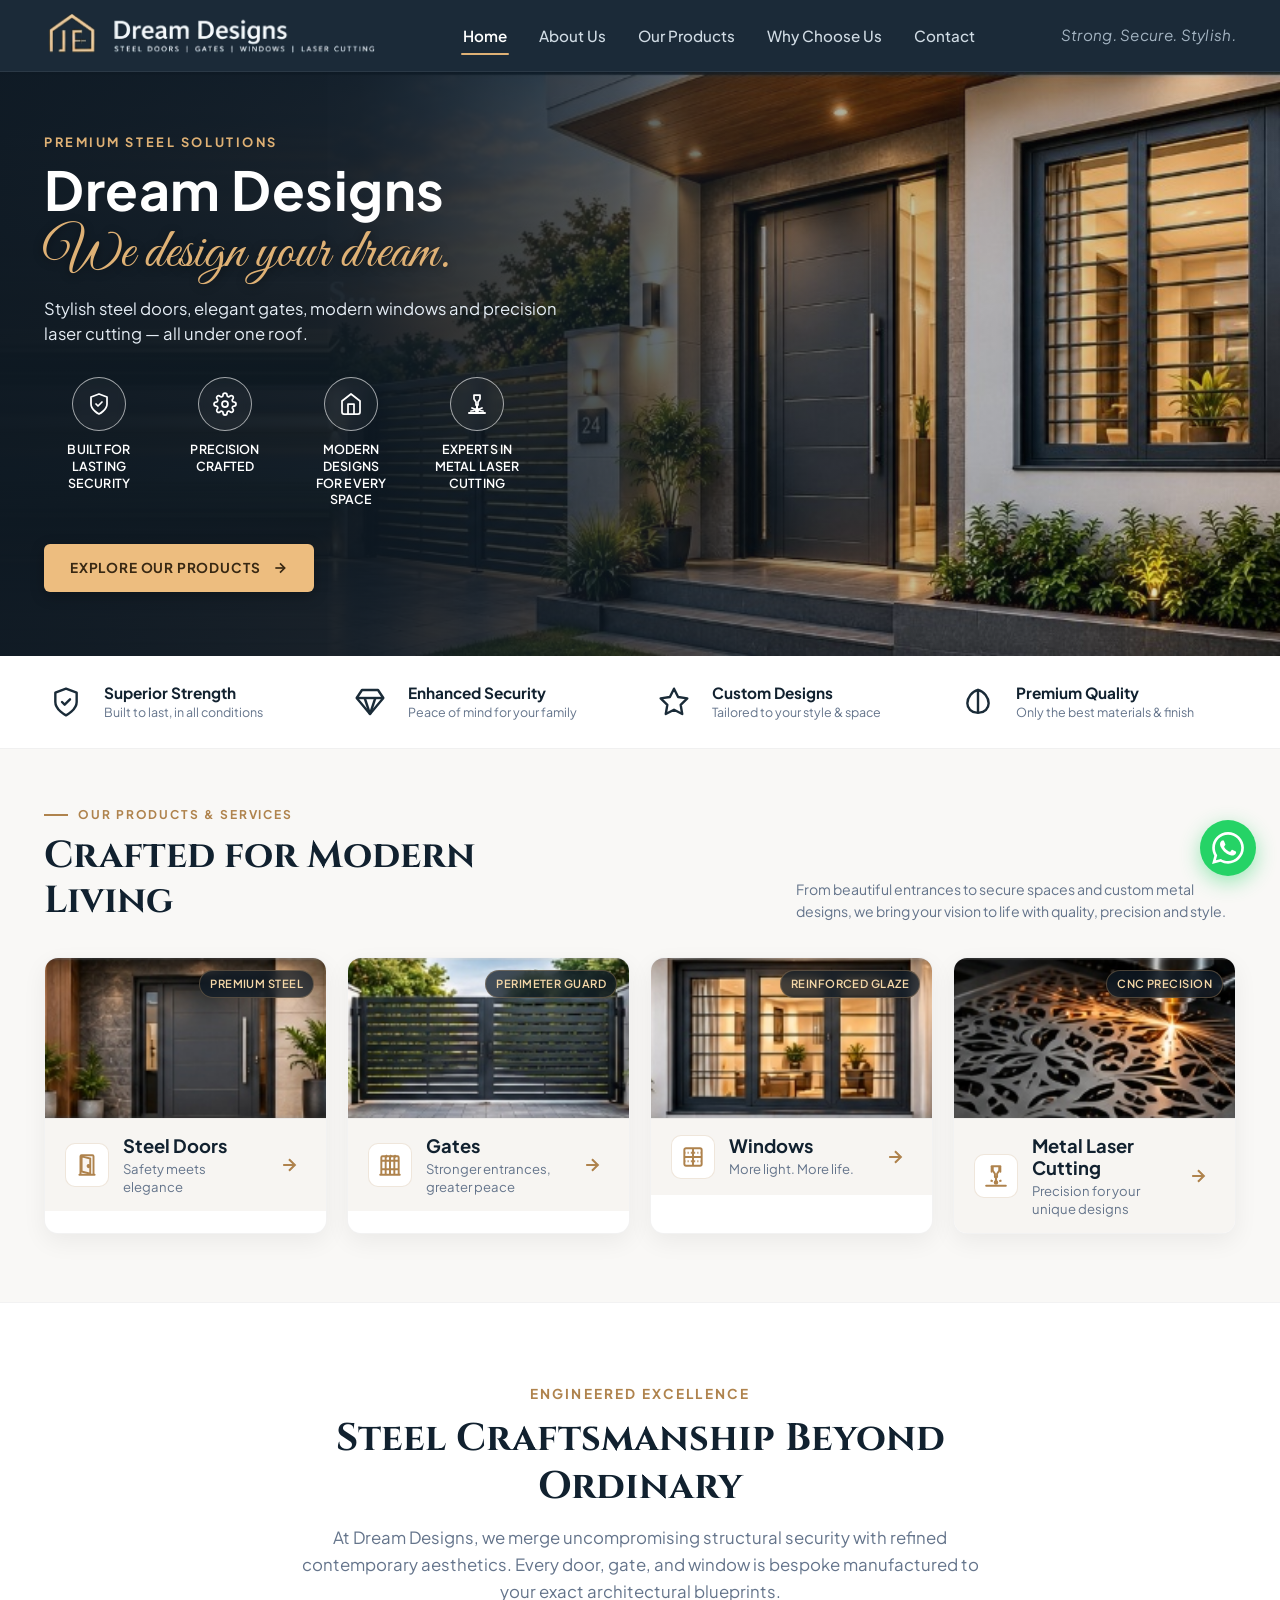
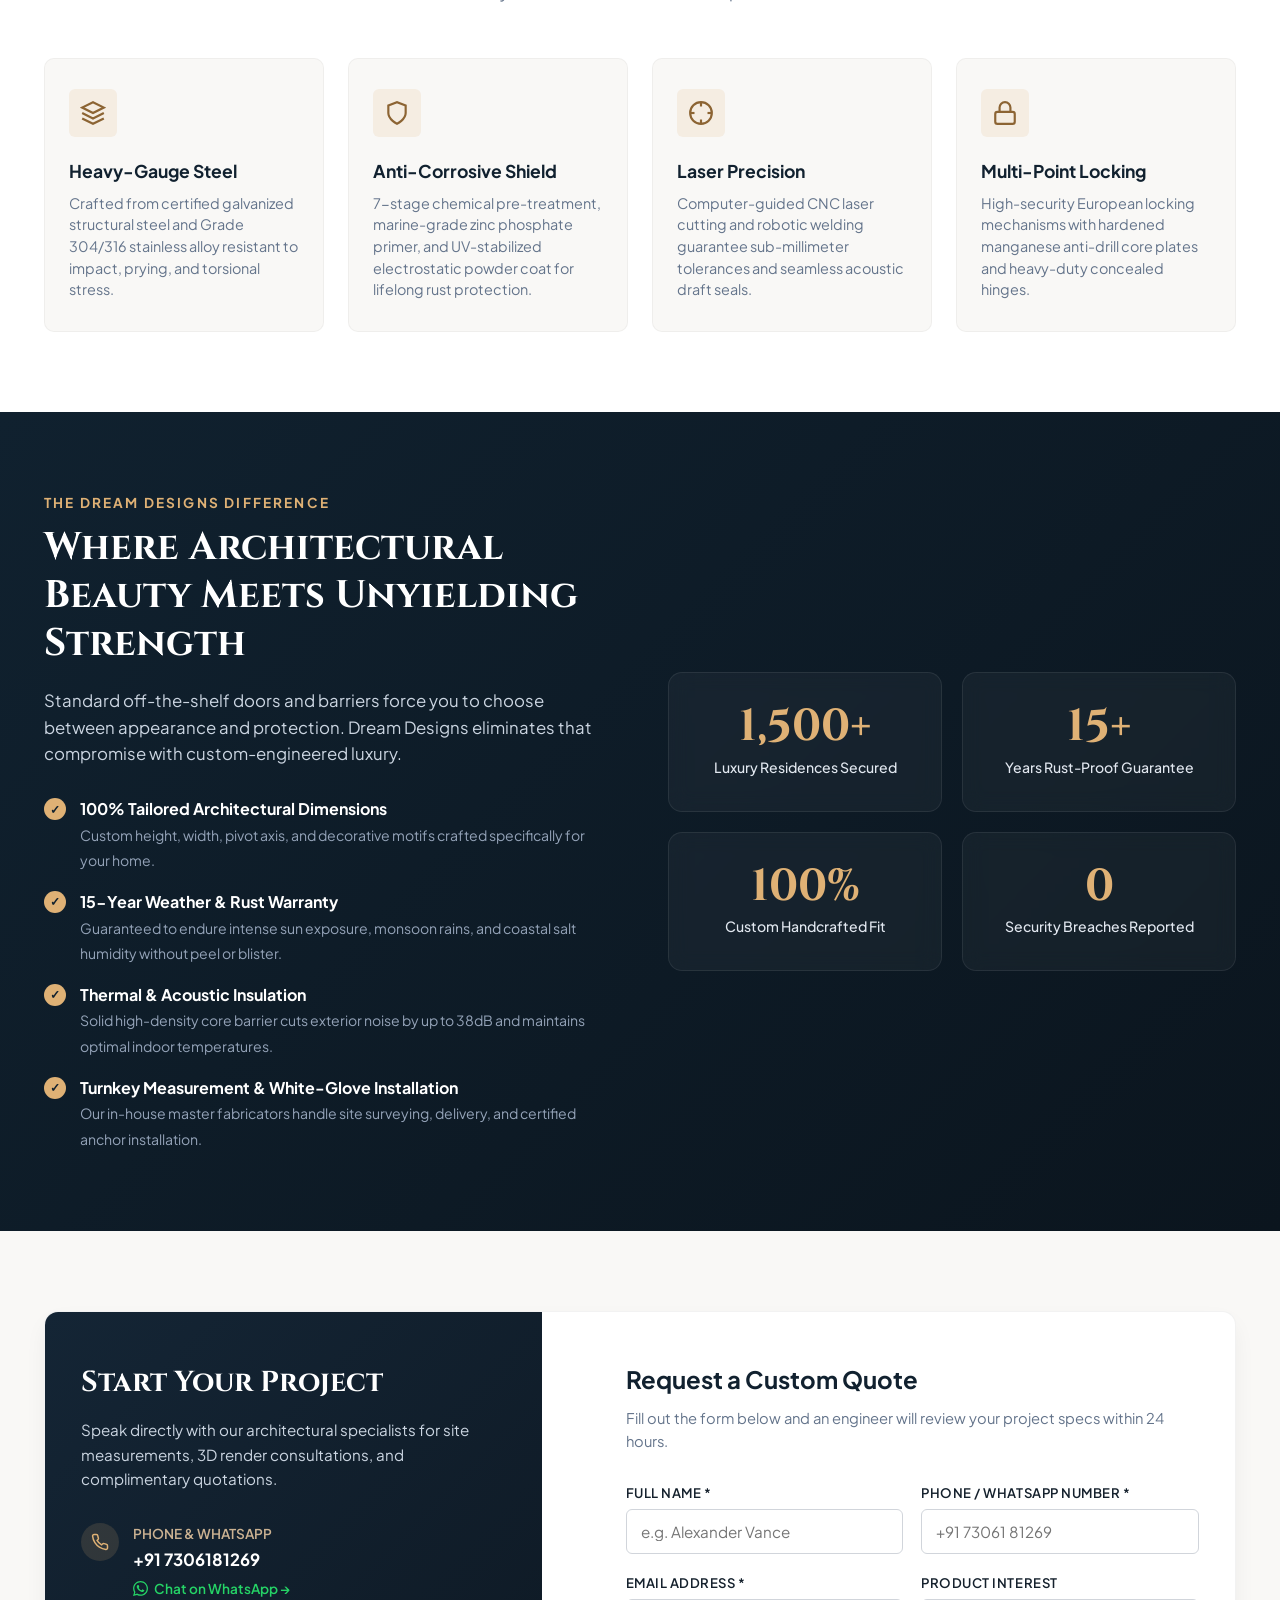
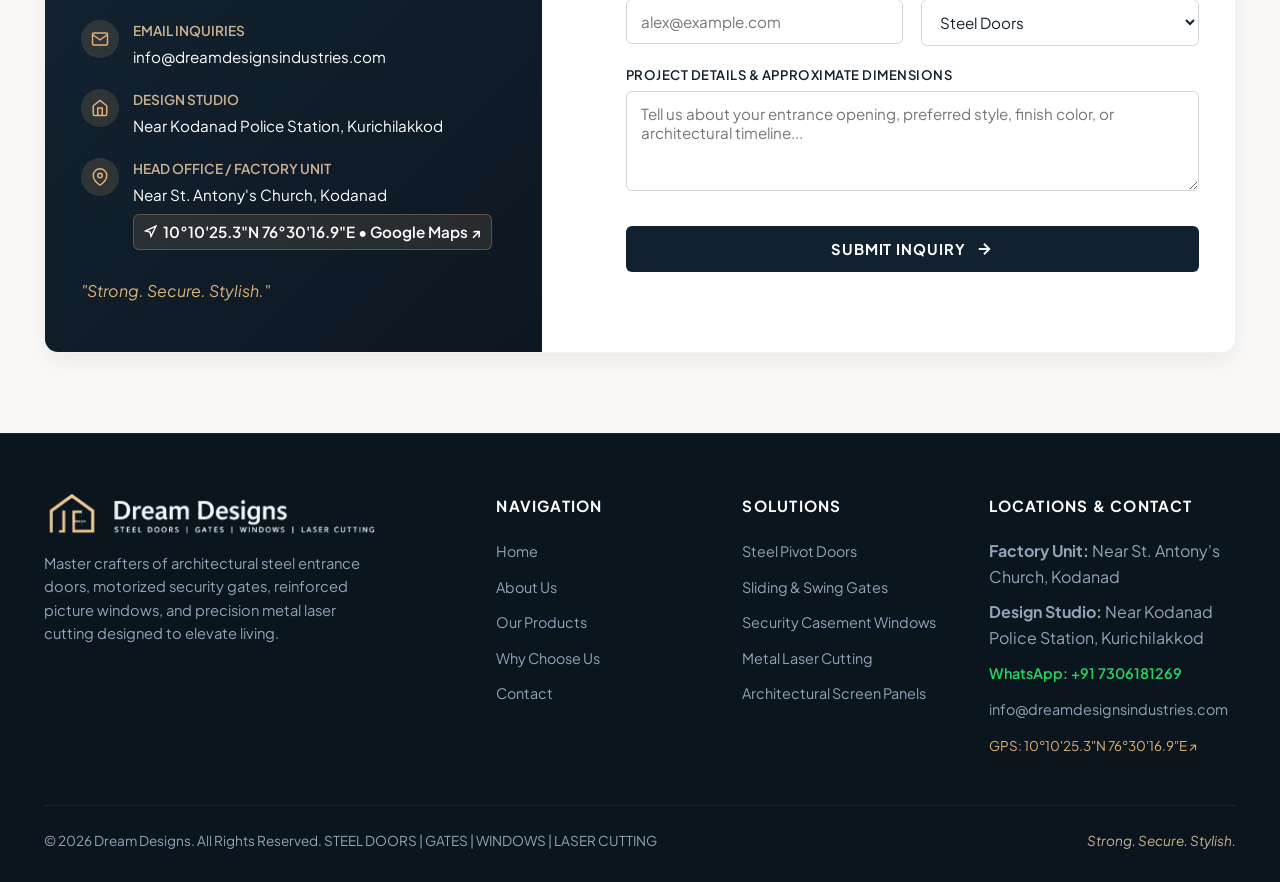
==== commit 3431579f: "updated info" ====
--- a/index.html
+++ b/index.html
@@ -3,9 +3,9 @@
 <head>
   <meta charset="UTF-8">
   <meta name="viewport" content="width=device-width, initial-scale=1.0">
-  <meta name="description" content="Dream Designs - Premium architectural steel doors, gates, and windows engineered for lasting security, flawless precision, and modern luxury.">
-  <meta name="keywords" content="Steel Doors, Architectural Gates, Security Windows, Custom Steel Fabrication, Luxury Entrances">
-  <title>Dream Designs | Steel Doors, Gates & Windows</title>
+  <meta name="description" content="Dream Designs - Premium architectural steel doors, gates, windows, and precision CNC metal laser cutting engineered for lasting security, flawless precision, and modern luxury.">
+  <meta name="keywords" content="Steel Doors, Architectural Gates, Security Windows, Metal Laser Cutting, Custom Steel Fabrication, Luxury Entrances">
+  <title>Dream Designs | Steel Doors, Gates, Windows & Laser Cutting</title>
 
   <!-- Google Fonts Preconnect -->
   <link rel="preconnect" href="https://fonts.googleapis.com">
@@ -28,7 +28,7 @@
       <a href="#home" class="brand-logo" aria-label="Dream Designs Home">
         <picture>
           <source srcset="assets/images/logo-transparent.png" type="image/png">
-          <img src="assets/images/logo.png" alt="Dream Designs - Steel Doors, Gates, Windows" class="logo-img" width="240" height="44">
+          <img src="assets/images/logo.png" alt="Dream Designs - Steel Doors, Gates, Windows, Laser Cutting" class="logo-img" width="280" height="44">
         </picture>
       </a>
 
@@ -62,7 +62,7 @@
   <div class="mobile-menu" aria-label="Mobile Navigation">
     <div class="mobile-menu-header">
       <div class="logo-title" style="color: #ffffff; font-family: var(--font-serif); font-size: 1.3rem;">Dream Designs</div>
-      <div class="logo-tagline" style="color: var(--color-gold); font-size: 0.65rem; letter-spacing: 0.15em;">STEEL DOORS | GATES | WINDOWS</div>
+      <div class="logo-tagline" style="color: var(--color-gold); font-size: 0.65rem; letter-spacing: 0.15em;">STEEL DOORS | GATES | WINDOWS | LASER CUTTING</div>
     </div>
     <ul class="mobile-nav-list">
       <li><a href="#home" class="mobile-nav-link active">Home</a></li>
@@ -84,18 +84,21 @@
     <div class="container">
       <div class="hero-content">
 
-        <!-- Brand Name with Underline -->
+        <!-- Eyebrow Tag -->
+        <span class="hero-eyebrow">PREMIUM STEEL SOLUTIONS</span>
+
+        <!-- Brand Name -->
         <div class="hero-brand">
           <h1 class="hero-brand-title">Dream Designs</h1>
         </div>
 
-        <!-- Headline Pitch -->
-        <h2 class="hero-headline">More than just<br>doors, gates and windows...</h2>
-
         <!-- Script Accent (Handwriting Gold) -->
         <div class="hero-cursive">We design your dream.</div>
 
-        <!-- 3 Feature Badges from Mockup -->
+        <!-- Headline Pitch Subtitle -->
+        <p class="hero-subtitle">Stylish steel doors, elegant gates, modern windows and precision laser cutting — all under one roof.</p>
+
+        <!-- 4 Feature Badges from Mockup -->
         <div class="hero-badges-row">
           
           <!-- Badge 1: Built for Lasting Security -->
@@ -106,18 +109,18 @@
                 <path d="M9 12l2 2 4-4" stroke-linecap="round" stroke-linejoin="round"/>
               </svg>
             </div>
-            <span class="badge-label">Built for<br>Lasting Security</span>
-          </div>
-
-          <!-- Badge 2: Precision Crafted for Perfect Fit -->
+            <span class="badge-label">BUILT FOR<br>LASTING SECURITY</span>
+          </div>
+
+          <!-- Badge 2: Precision Crafted -->
           <div class="hero-badge-item">
-            <div class="badge-icon-circle" title="Precision Crafted for Perfect Fit">
+            <div class="badge-icon-circle" title="Precision Crafted">
               <svg class="badge-svg" viewBox="0 0 24 24" fill="none" stroke="currentColor">
                 <circle cx="12" cy="12" r="3" stroke-linecap="round" stroke-linejoin="round"/>
                 <path d="M19.4 15a1.65 1.65 0 0 0 .33 1.82l.06.06a2 2 0 0 1 0 2.83 2 2 0 0 1-2.83 0l-.06-.06a1.65 1.65 0 0 0-1.82-.33 1.65 1.65 0 0 0-1 1.51V21a2 2 0 0 1-2 2 2 2 0 0 1-2-2v-.09A1.65 1.65 0 0 0 9 19.4a1.65 1.65 0 0 0-1.82.33l-.06.06a2 2 0 0 1-2.83 0 2 2 0 0 1 0-2.83l.06-.06a1.65 1.65 0 0 0 .33-1.82 1.65 1.65 0 0 0-1.51-1H3a2 2 0 0 1-2-2 2 2 0 0 1 2-2h.09A1.65 1.65 0 0 0 4.6 9a1.65 1.65 0 0 0-.33-1.82l-.06-.06a2 2 0 0 1 0-2.83 2 2 0 0 1 2.83 0l.06.06a1.65 1.65 0 0 0 1.82.33H9a1.65 1.65 0 0 0 1-1.51V3a2 2 0 0 1 2-2 2 2 0 0 1 2 2v.09a1.65 1.65 0 0 0 1 1.51 1.65 1.65 0 0 0 1.82-.33l.06-.06a2 2 0 0 1 2.83 0 2 2 0 0 1 0 2.83l-.06.06a1.65 1.65 0 0 0-.33 1.82V9a1.65 1.65 0 0 0 1.51 1H21a2 2 0 0 1 2 2 2 2 0 0 1-2 2h-.09a1.65 1.65 0 0 0-1.51 1z" stroke-linecap="round" stroke-linejoin="round"/>
               </svg>
             </div>
-            <span class="badge-label">Precision Crafted<br>for Perfect Fit</span>
+            <span class="badge-label">PRECISION<br>CRAFTED</span>
           </div>
 
           <!-- Badge 3: Modern Designs for Every Space -->
@@ -128,7 +131,21 @@
                 <polyline points="9 22 9 12 15 12 15 22" stroke-linecap="round" stroke-linejoin="round"/>
               </svg>
             </div>
-            <span class="badge-label">Modern Designs<br>for Every Space</span>
+            <span class="badge-label">MODERN DESIGNS<br>FOR EVERY SPACE</span>
+          </div>
+
+          <!-- Badge 4: Experts in Metal Laser Cutting -->
+          <div class="hero-badge-item">
+            <div class="badge-icon-circle" title="Experts in Metal Laser Cutting">
+              <svg class="badge-svg" viewBox="0 0 24 24" fill="none" stroke="currentColor">
+                <path d="M9 3h6v4l-2 3v3h-2v-3l-2-3V3z" stroke-linecap="round" stroke-linejoin="round"/>
+                <line x1="12" y1="13" x2="12" y2="18" stroke-width="2" stroke-linecap="round"/>
+                <circle cx="12" cy="18" r="1.5" fill="currentColor"/>
+                <path d="M7 16l2.5 1M17 16l-2.5 1M6 19l3-.5M18 19l-3-.5" stroke-linecap="round"/>
+                <line x1="4" y1="21" x2="20" y2="21" stroke-width="2" stroke-linecap="round"/>
+              </svg>
+            </div>
+            <span class="badge-label">EXPERTS IN<br>METAL LASER CUTTING</span>
           </div>
 
         </div>
@@ -147,17 +164,99 @@
   </section>
 
   <!-- ===================================================================
-       PRODUCTS PREVIEW SECTION (The 3 Sliced Cards from Mockup)
+       VALUE BANNER STRIP (Matching Mockup Feature Bar)
+       =================================================================== -->
+  <section class="features-strip" aria-label="Core Guarantees">
+    <div class="container">
+      <div class="features-strip-grid">
+        
+        <!-- Feature 1: Superior Strength -->
+        <div class="feature-strip-item">
+          <div class="feature-strip-icon">
+            <svg viewBox="0 0 24 24" fill="none" stroke="currentColor">
+              <path d="M12 22s8-4 8-10V5l-8-3-8 3v7c0 6 8 10 8 10z" stroke-linecap="round" stroke-linejoin="round"/>
+              <polyline points="9 12 11 14 15 10" stroke-linecap="round" stroke-linejoin="round"/>
+            </svg>
+          </div>
+          <div class="feature-strip-text">
+            <h4 class="feature-strip-title">Superior Strength</h4>
+            <p class="feature-strip-desc">Built to last, in all conditions</p>
+          </div>
+        </div>
+
+        <!-- Feature 2: Enhanced Security -->
+        <div class="feature-strip-item">
+          <div class="feature-strip-icon">
+            <svg viewBox="0 0 24 24" fill="none" stroke="currentColor">
+              <path d="M6 3h12l4 6-10 12L2 9l4-6z" stroke-linecap="round" stroke-linejoin="round"/>
+              <line x1="2" y1="9" x2="22" y2="9"/>
+              <line x1="12" y1="21" x2="8" y2="9"/>
+              <line x1="12" y1="21" x2="16" y2="9"/>
+            </svg>
+          </div>
+          <div class="feature-strip-text">
+            <h4 class="feature-strip-title">Enhanced Security</h4>
+            <p class="feature-strip-desc">Peace of mind for your family</p>
+          </div>
+        </div>
+
+        <!-- Feature 3: Custom Designs -->
+        <div class="feature-strip-item">
+          <div class="feature-strip-icon">
+            <svg viewBox="0 0 24 24" fill="none" stroke="currentColor">
+              <polygon points="12 2 15.09 8.26 22 9.27 17 14.14 18.18 21.02 12 17.77 5.82 21.02 7 14.14 2 9.27 8.91 8.26 12 2" stroke-linecap="round" stroke-linejoin="round"/>
+            </svg>
+          </div>
+          <div class="feature-strip-text">
+            <h4 class="feature-strip-title">Custom Designs</h4>
+            <p class="feature-strip-desc">Tailored to your style & space</p>
+          </div>
+        </div>
+
+        <!-- Feature 4: Premium Quality -->
+        <div class="feature-strip-item">
+          <div class="feature-strip-icon">
+            <svg viewBox="0 0 24 24" fill="none" stroke="currentColor">
+              <path d="M11 20A7 7 0 0 1 4 13c0-4.5 3.5-9 8-10 4.5 1 8 5.5 8 10a7 7 0 0 1-7 7z" stroke-linecap="round" stroke-linejoin="round"/>
+              <path d="M12 3v17" stroke-linecap="round" stroke-linejoin="round"/>
+            </svg>
+          </div>
+          <div class="feature-strip-text">
+            <h4 class="feature-strip-title">Premium Quality</h4>
+            <p class="feature-strip-desc">Only the best materials & finish</p>
+          </div>
+        </div>
+
+      </div>
+    </div>
+  </section>
+
+  <!-- ===================================================================
+       PRODUCTS PREVIEW SECTION (The 4 Sliced Cards from Mockup)
        =================================================================== -->
   <section class="products-preview-section" id="products">
     <div class="container">
+
+      <!-- Section Header Matching Mockup -->
+      <div class="products-section-head">
+        <div class="products-head-left">
+          <div class="products-eyebrow">
+            <span class="products-eyebrow-line"></span>
+            <span>Our Products & Services</span>
+          </div>
+          <h2 class="products-main-title">Crafted for Modern Living</h2>
+        </div>
+        <div class="products-head-right">
+          <p class="products-head-lead">From beautiful entrances to secure spaces and custom metal designs, we bring your vision to life with quality, precision and style.</p>
+        </div>
+      </div>
       
       <div class="products-grid">
 
         <!-- Card 1: Steel Doors -->
         <article class="product-card" data-category="doors" tabindex="0" role="button" aria-label="View Steel Doors specifications">
           <div class="card-media">
-            <img src="assets/images/product-doors.png" alt="Custom Steel Entrance Doors" class="card-img" width="311" height="113" loading="lazy">
+            <img src="assets/images/product-doors.png" alt="Custom Steel Entrance Doors" class="card-img" width="228" height="98" loading="lazy">
             <span class="card-badge-pill">Premium Steel</span>
           </div>
           <div class="card-footer">
@@ -188,7 +287,7 @@
         <!-- Card 2: Gates -->
         <article class="product-card" data-category="gates" tabindex="0" role="button" aria-label="View Gates specifications">
           <div class="card-media">
-            <img src="assets/images/product-gates.png" alt="Custom Architectural Steel Gates" class="card-img" width="302" height="113" loading="lazy">
+            <img src="assets/images/product-gates.png" alt="Custom Architectural Steel Gates" class="card-img" width="230" height="98" loading="lazy">
             <span class="card-badge-pill">Perimeter Guard</span>
           </div>
           <div class="card-footer">
@@ -220,7 +319,7 @@
         <!-- Card 3: Windows -->
         <article class="product-card" data-category="windows" tabindex="0" role="button" aria-label="View Windows specifications">
           <div class="card-media">
-            <img src="assets/images/product-windows.png" alt="Reinforced Security Steel Windows" class="card-img" width="311" height="113" loading="lazy">
+            <img src="assets/images/product-windows.png" alt="Reinforced Security Steel Windows" class="card-img" width="230" height="98" loading="lazy">
             <span class="card-badge-pill">Reinforced Glaze</span>
           </div>
           <div class="card-footer">
@@ -249,6 +348,41 @@
           </div>
         </article>
 
+        <!-- Card 4: Metal Laser Cutting -->
+        <article class="product-card" data-category="laser" tabindex="0" role="button" aria-label="View Metal Laser Cutting specifications">
+          <div class="card-media">
+            <img src="assets/images/product-laser.png" alt="Precision Metal Laser Cutting and Architectural Screens" class="card-img" width="228" height="98" loading="lazy">
+            <span class="card-badge-pill">CNC Precision</span>
+          </div>
+          <div class="card-footer">
+            <div class="card-left-group">
+              <div class="card-icon-box">
+                <!-- Architectural Laser Cutting SVG -->
+                <svg class="card-icon-svg" viewBox="0 0 24 24" fill="none" stroke="currentColor" stroke-width="1.8">
+                  <path d="M9 3h6v4l-2 3v3h-2v-3l-2-3V3z" stroke-linecap="round" stroke-linejoin="round"/>
+                  <line x1="8" y1="3" x2="8" y2="8" stroke-linecap="round"/>
+                  <line x1="16" y1="3" x2="16" y2="8" stroke-linecap="round"/>
+                  <line x1="12" y1="13" x2="12" y2="18" stroke-width="2" stroke-linecap="round"/>
+                  <circle cx="12" cy="18" r="1.2" fill="currentColor"/>
+                  <line x1="7" y1="16" x2="9" y2="17"/>
+                  <line x1="17" y1="16" x2="15" y2="17"/>
+                  <line x1="3" y1="21" x2="21" y2="21" stroke-width="2" stroke-linecap="round"/>
+                </svg>
+              </div>
+              <div class="card-text">
+                <h3 class="card-title">Metal Laser Cutting</h3>
+                <p class="card-subtitle">Precision for your unique designs</p>
+              </div>
+            </div>
+            <a href="laser-cutting.html" class="card-arrow-btn" aria-label="View Metal Laser Cutting Dedicated Page">
+              <svg viewBox="0 0 24 24" fill="none" stroke="currentColor" stroke-width="2.5">
+                <line x1="5" y1="12" x2="19" y2="12"></line>
+                <polyline points="12 5 19 12 12 19"></polyline>
+              </svg>
+            </a>
+          </div>
+        </article>
+
       </div>
 
     </div>
@@ -410,6 +544,7 @@
 
             <div class="contact-details-list">
               
+              <!-- WhatsApp & Direct Call -->
               <div class="contact-detail-item">
                 <div class="contact-icon-circle">
                   <svg viewBox="0 0 24 24" fill="none" stroke="currentColor" stroke-width="2">
@@ -418,10 +553,19 @@
                 </div>
                 <div class="contact-text-group">
                   <h5>Phone & WhatsApp</h5>
-                  <a href="tel:+18005553732">+1 (800) 555-DREAM</a>
+                  <div style="display: flex; flex-direction: column; gap: 4px;">
+                    <a href="tel:+917306181269" style="font-weight: 700; font-size: 1.05rem; color: #ffffff;">+91 7306181269</a>
+                    <a href="https://wa.me/917306181269" target="_blank" rel="noopener noreferrer" style="font-size: 0.85rem; color: #25d366; display: inline-flex; align-items: center; gap: 6px; font-weight: 600; text-decoration: none;">
+                      <svg width="15" height="15" viewBox="0 0 24 24" fill="currentColor">
+                        <path d="M.057 24l1.687-6.163c-1.041-1.804-1.588-3.849-1.587-5.946.003-6.556 5.338-11.891 11.893-11.891 3.181.001 6.167 1.24 8.413 3.488 2.245 2.248 3.481 5.236 3.48 8.414-.003 6.557-5.338 11.892-11.893 11.892-1.99-.001-3.951-.5-5.688-1.448l-6.305 1.654zm6.597-3.807c1.676.995 3.276 1.591 5.392 1.592 5.448 0 9.886-4.434 9.889-9.885.002-5.462-4.415-9.89-9.881-9.892-5.452 0-9.887 4.434-9.889 9.884-.001 2.225.651 3.891 1.746 5.634l-.999 3.648 3.742-.981zm11.387-5.464c-.074-.124-.272-.198-.57-.347-.297-.149-1.758-.868-2.031-.967-.272-.099-.47-.149-.669.149-.198.297-.768.967-.941 1.165-.173.198-.347.223-.644.074-.297-.149-1.255-.462-2.39-1.475-.883-.788-1.48-1.761-1.653-2.059-.173-.297-.018-.458.13-.606.134-.133.297-.347.446-.521.151-.172.2-.296.3-.495.099-.198.05-.372-.025-.521-.075-.148-.669-1.611-.916-2.206-.242-.579-.487-.501-.669-.51l-.57-.01c-.198 0-.52.074-.792.372s-1.04 1.016-1.04 2.479 1.065 2.876 1.213 3.074c.149.198 2.095 3.2 5.076 4.487.709.306 1.263.489 1.694.626.712.226 1.36.194 1.872.118.571-.085 1.758-.719 2.006-1.413.248-.695.248-1.29.173-1.414z"/>
+                      </svg>
+                      Chat on WhatsApp &rarr;
+                    </a>
+                  </div>
                 </div>
               </div>
 
+              <!-- Email -->
               <div class="contact-detail-item">
                 <div class="contact-icon-circle">
                   <svg viewBox="0 0 24 24" fill="none" stroke="currentColor" stroke-width="2">
@@ -431,10 +575,25 @@
                 </div>
                 <div class="contact-text-group">
                   <h5>Email Inquiries</h5>
-                  <a href="mailto:info@dreamdesigns-steel.com">info@dreamdesigns-steel.com</a>
+                  <a href="mailto:info@dreamdesignsindustries.com">info@dreamdesignsindustries.com</a>
                 </div>
               </div>
 
+              <!-- Design Studio Address -->
+              <div class="contact-detail-item">
+                <div class="contact-icon-circle">
+                  <svg viewBox="0 0 24 24" fill="none" stroke="currentColor" stroke-width="2">
+                    <path d="M3 9l9-7 9 7v11a2 2 0 0 1-2 2H5a2 2 0 0 1-2-2z"/>
+                    <polyline points="9 22 9 12 15 12 15 22"/>
+                  </svg>
+                </div>
+                <div class="contact-text-group">
+                  <h5>Design Studio</h5>
+                  <span>Near Kodanad Police Station, Kurichilakkod</span>
+                </div>
+              </div>
+
+              <!-- Head Office & Factory Unit -->
               <div class="contact-detail-item">
                 <div class="contact-icon-circle">
                   <svg viewBox="0 0 24 24" fill="none" stroke="currentColor" stroke-width="2">
@@ -443,15 +602,22 @@
                   </svg>
                 </div>
                 <div class="contact-text-group">
-                  <h5>Fabrication Studio & Showroom</h5>
-                  <span>24 Steelworks Boulevard, Design District</span>
+                  <h5>Head Office / Factory Unit</h5>
+                  <span>Near St. Antony's Church, Kodanad</span>
+                  <a href="https://www.google.com/maps/search/?api=1&query=10%C2%B010'25.3%22N+76%C2%B030'16.9%22E" target="_blank" rel="noopener noreferrer" class="location-link-btn">
+                    <svg width="13" height="13" viewBox="0 0 24 24" fill="none" stroke="currentColor" stroke-width="2.5">
+                      <polygon points="3 11 22 2 13 21 11 13 3 11"/>
+                    </svg>
+                    <span>10°10'25.3"N 76°30'16.9"E &bull; Google Maps &nearr;</span>
+                  </a>
                 </div>
               </div>
 
             </div>
-          </div>
-
-          <div style="margin-top: 32px; font-style: italic; color: var(--color-gold);">
+
+          </div>
+
+          <div style="margin-top: 28px; font-style: italic; color: var(--color-gold);">
             "Strong. Secure. Stylish."
           </div>
         </div>
@@ -469,8 +635,8 @@
             </div>
 
             <div class="form-group">
-              <label for="formPhone" class="form-label">Phone Number *</label>
-              <input type="tel" id="formPhone" class="form-control" placeholder="+1 (555) 000-0000" required>
+              <label for="formPhone" class="form-label">Phone / WhatsApp Number *</label>
+              <input type="tel" id="formPhone" class="form-control" placeholder="+91 73061 81269" required>
             </div>
 
             <div class="form-group">
@@ -484,6 +650,7 @@
                 <option value="doors">Steel Doors</option>
                 <option value="gates">Architectural Gates</option>
                 <option value="windows">Security Windows</option>
+                <option value="laser">Metal Laser Cutting</option>
                 <option value="all">Complete Residence Package</option>
               </select>
             </div>
@@ -523,9 +690,9 @@
         <div class="footer-brand">
           <picture>
             <source srcset="assets/images/logo-transparent.png" type="image/png">
-            <img src="assets/images/logo.png" alt="Dream Designs" class="logo-img" width="220" height="40">
+            <img src="assets/images/logo.png" alt="Dream Designs - Steel Doors, Gates, Windows, Laser Cutting" class="logo-img" width="240" height="40">
           </picture>
-          <p class="footer-desc">Master crafters of architectural steel entrance doors, motorized security gates, and reinforced picture windows designed to elevate living.</p>
+          <p class="footer-desc">Master crafters of architectural steel entrance doors, motorized security gates, reinforced picture windows, and precision metal laser cutting designed to elevate living.</p>
         </div>
 
         <!-- Quick Links -->
@@ -544,22 +711,23 @@
         <div class="footer-col">
           <h4 class="footer-col-title">Solutions</h4>
           <ul class="footer-links">
-            <li><a href="#products">Steel Pivot Doors</a></li>
-            <li><a href="#products">Sliding & Swing Gates</a></li>
-            <li><a href="#products">Casement Windows</a></li>
-            <li><a href="#products">Commercial Portals</a></li>
-            <li><a href="#products">Smart Intercom Ready</a></li>
+            <li><a href="doors.html">Steel Pivot Doors</a></li>
+            <li><a href="gates.html">Sliding & Swing Gates</a></li>
+            <li><a href="windows.html">Security Casement Windows</a></li>
+            <li><a href="laser-cutting.html">Metal Laser Cutting</a></li>
+            <li><a href="laser-cutting.html">Architectural Screen Panels</a></li>
           </ul>
         </div>
 
-        <!-- Operating Hours -->
+        <!-- Locations & Contact -->
         <div class="footer-col">
-          <h4 class="footer-col-title">Studio Hours</h4>
+          <h4 class="footer-col-title">Locations & Contact</h4>
           <ul class="footer-links">
-            <li>Monday – Friday: 8:00 AM – 6:00 PM</li>
-            <li>Saturday: 9:00 AM – 4:00 PM</li>
-            <li>Sunday: Private Consultations</li>
-            <li style="margin-top: 10px; color: var(--color-gold);">Licensed & Insured Fabricators</li>
+            <li><strong>Factory Unit:</strong> Near St. Antony's Church, Kodanad</li>
+            <li><strong>Design Studio:</strong> Near Kodanad Police Station, Kurichilakkod</li>
+            <li><a href="https://wa.me/917306181269" target="_blank" rel="noopener noreferrer" style="color: #25d366; font-weight: 600;">WhatsApp: +91 7306181269</a></li>
+            <li><a href="mailto:info@dreamdesignsindustries.com">info@dreamdesignsindustries.com</a></li>
+            <li><a href="https://www.google.com/maps/search/?api=1&query=10%C2%B010'25.3%22N+76%C2%B030'16.9%22E" target="_blank" rel="noopener noreferrer" style="color: var(--color-gold); font-size: 0.84rem;">GPS: 10°10'25.3"N 76°30'16.9"E &nearr;</a></li>
           </ul>
         </div>
 
@@ -567,7 +735,7 @@
 
       <!-- Bottom Bar -->
       <div class="footer-bottom">
-        <div>&copy; 2026 Dream Designs. All Rights Reserved. STEEL DOORS | GATES | WINDOWS</div>
+        <div>&copy; 2026 Dream Designs. All Rights Reserved. STEEL DOORS | GATES | WINDOWS | LASER CUTTING</div>
         <div class="footer-tagline-bottom">Strong. Secure. Stylish.</div>
       </div>
 
@@ -615,6 +783,13 @@
     <span id="toastMsg">Your inquiry has been received!</span>
   </div>
 
+  <!-- Floating WhatsApp Quick Connect Button -->
+  <a href="https://wa.me/917306181269?text=Hello%20Dream%20Designs,%20I%20would%20like%20to%20inquire%20about%20your%20architectural%20doors,%20gates,%20windows%20and%20laser%20cutting." class="whatsapp-float" target="_blank" rel="noopener noreferrer" aria-label="Chat on WhatsApp">
+    <svg viewBox="0 0 24 24">
+      <path d="M.057 24l1.687-6.163c-1.041-1.804-1.588-3.849-1.587-5.946.003-6.556 5.338-11.891 11.893-11.891 3.181.001 6.167 1.24 8.413 3.488 2.245 2.248 3.481 5.236 3.48 8.414-.003 6.557-5.338 11.892-11.893 11.892-1.99-.001-3.951-.5-5.688-1.448l-6.305 1.654zm6.597-3.807c1.676.995 3.276 1.591 5.392 1.592 5.448 0 9.886-4.434 9.889-9.885.002-5.462-4.415-9.89-9.881-9.892-5.452 0-9.887 4.434-9.889 9.884-.001 2.225.651 3.891 1.746 5.634l-.999 3.648 3.742-.981zm11.387-5.464c-.074-.124-.272-.198-.57-.347-.297-.149-1.758-.868-2.031-.967-.272-.099-.47-.149-.669.149-.198.297-.768.967-.941 1.165-.173.198-.347.223-.644.074-.297-.149-1.255-.462-2.39-1.475-.883-.788-1.48-1.761-1.653-2.059-.173-.297-.018-.458.13-.606.134-.133.297-.347.446-.521.151-.172.2-.296.3-.495.099-.198.05-.372-.025-.521-.075-.148-.669-1.611-.916-2.206-.242-.579-.487-.501-.669-.51l-.57-.01c-.198 0-.52.074-.792.372s-1.04 1.016-1.04 2.479 1.065 2.876 1.213 3.074c.149.198 2.095 3.2 5.076 4.487.709.306 1.263.489 1.694.626.712.226 1.36.194 1.872.118.571-.085 1.758-.719 2.006-1.413.248-.695.248-1.29.173-1.414z"/>
+    </svg>
+  </a>
+
   <!-- Main JavaScript File -->
   <script src="assets/js/main.js"></script>
 </body>
--- a/assets/css/style.css
+++ b/assets/css/style.css
@@ -362,65 +362,66 @@
 .hero-content {
   position: relative;
   z-index: 2;
-  max-width: 580px;
+  max-width: 620px;
 }
 
 /* Brand Eyebrow */
+.hero-eyebrow {
+  display: inline-block;
+  font-family: var(--font-sans);
+  font-size: 0.8rem;
+  font-weight: 700;
+  color: var(--color-gold);
+  letter-spacing: 0.2em;
+  text-transform: uppercase;
+  margin-bottom: 8px;
+}
+
 .hero-brand {
-  display: inline-block;
-  margin-bottom: 12px;
+  display: block;
+  margin-bottom: 2px;
 }
 
 .hero-brand-title {
   font-family: var(--font-sans);
-  font-size: 2.1rem;
+  font-size: clamp(2.4rem, 4.2vw, 3.4rem);
   font-weight: 700;
   color: #ffffff;
   letter-spacing: 0.01em;
-  line-height: 1.1;
-  position: relative;
-  padding-bottom: 8px;
-}
-
-.hero-brand-title::after {
-  content: '';
-  position: absolute;
-  left: 0;
-  bottom: 0;
-  width: 56px;
-  height: 2.5px;
-  background-color: var(--color-gold);
-  border-radius: 2px;
-}
-
-/* Main Heading */
-.hero-headline {
-  font-family: var(--font-sans);
-  font-size: clamp(1.6rem, 2.8vw, 2.35rem);
-  font-weight: 400;
-  color: #ffffff;
-  line-height: 1.3;
-  margin-bottom: 4px;
+  line-height: 1.08;
+  margin: 0;
+  padding: 0;
 }
 
 /* Cursive Accent */
 .hero-cursive {
   font-family: var(--font-script);
-  font-size: clamp(2.4rem, 4.4vw, 3.4rem);
+  font-size: clamp(2.4rem, 4.4vw, 3.5rem);
   font-weight: 400;
   color: var(--color-gold);
-  line-height: 1.2;
+  line-height: 1.15;
+  margin-bottom: 12px;
+  text-shadow: 0 2px 10px rgba(0, 0, 0, 0.45);
+  display: block;
+}
+
+/* Hero Descriptive Subtitle */
+.hero-subtitle {
+  font-family: var(--font-sans);
+  font-size: clamp(0.92rem, 1.3vw, 1.05rem);
+  font-weight: 400;
+  color: #e5edf5;
+  line-height: 1.5;
   margin-bottom: 30px;
-  text-shadow: 0 2px 10px rgba(0, 0, 0, 0.35);
-  display: block;
-}
-
-/* 3 Feature Badges */
+  max-width: 530px;
+}
+
+/* 4 Feature Badges from Mockup */
 .hero-badges-row {
   display: flex;
   align-items: flex-start;
-  gap: 24px;
-  margin-bottom: 38px;
+  gap: 16px;
+  margin-bottom: 36px;
 }
 
 .hero-badge-item {
@@ -429,7 +430,7 @@
   align-items: center;
   text-align: center;
   flex: 1;
-  max-width: 120px;
+  max-width: 110px;
 }
 
 .badge-icon-circle {
@@ -501,17 +502,126 @@
 }
 
 /* ===================================================================
-   PRODUCTS PREVIEW SECTION (3 CARDS FROM MOCKUP)
+   HERO FEATURE STRIP (VALUE HIGHLIGHTS FROM MOCKUP)
+   =================================================================== */
+.features-strip {
+  background-color: #ffffff;
+  border-bottom: 1px solid rgba(0, 0, 0, 0.06);
+  padding: 24px 0;
+  box-shadow: 0 4px 18px rgba(0, 0, 0, 0.03);
+}
+
+.features-strip-grid {
+  display: grid;
+  grid-template-columns: repeat(4, 1fr);
+  gap: 24px;
+  align-items: center;
+}
+
+.feature-strip-item {
+  display: flex;
+  align-items: center;
+  gap: 16px;
+}
+
+.feature-strip-icon {
+  width: 44px;
+  height: 44px;
+  flex-shrink: 0;
+  display: flex;
+  align-items: center;
+  justify-content: center;
+  color: #1a2b38;
+}
+
+.feature-strip-icon svg {
+  width: 32px;
+  height: 32px;
+  stroke: #1a2b38;
+  stroke-width: 1.8;
+}
+
+.feature-strip-text {
+  min-width: 0;
+}
+
+.feature-strip-title {
+  font-family: var(--font-sans);
+  font-size: 0.96rem;
+  font-weight: 700;
+  color: var(--color-primary-dark);
+  line-height: 1.25;
+  margin-bottom: 2px;
+}
+
+.feature-strip-desc {
+  font-size: 0.78rem;
+  color: var(--color-text-muted);
+  line-height: 1.35;
+}
+
+/* ===================================================================
+   PRODUCTS & SERVICES PREVIEW SECTION (4 CARDS FROM MOCKUP)
    =================================================================== */
 .products-preview-section {
-  padding: 44px 0 64px;
+  padding: 48px 0 68px;
   background-color: var(--color-page-bg);
+}
+
+.products-section-head {
+  display: flex;
+  align-items: flex-end;
+  justify-content: space-between;
+  gap: 36px;
+  margin-bottom: 34px;
+}
+
+.products-head-left {
+  max-width: 520px;
+}
+
+.products-eyebrow {
+  display: inline-flex;
+  align-items: center;
+  gap: 10px;
+  font-size: 0.75rem;
+  font-weight: 700;
+  color: var(--color-bronze);
+  letter-spacing: 0.16em;
+  text-transform: uppercase;
+  margin-bottom: 8px;
+}
+
+.products-eyebrow-line {
+  width: 24px;
+  height: 2px;
+  background-color: var(--color-bronze);
+  display: inline-block;
+}
+
+.products-main-title {
+  font-family: var(--font-serif);
+  font-size: clamp(1.8rem, 3.2vw, 2.35rem);
+  font-weight: 700;
+  color: var(--color-primary-dark);
+  line-height: 1.2;
+}
+
+.products-head-right {
+  max-width: 440px;
+}
+
+.products-head-lead {
+  font-size: 0.88rem;
+  color: var(--color-text-muted);
+  line-height: 1.55;
+  margin: 0;
 }
 
 .products-grid {
   display: grid;
-  grid-template-columns: repeat(3, 1fr);
-  gap: 22px;
+  grid-template-columns: repeat(4, 1fr);
+  gap: 20px;
 }
 
 /* Individual Product Card */
@@ -1277,9 +1387,78 @@
 }
 
 /* Toast Message */
+/* Location Link Button & Map Card */
+.location-link-btn {
+  display: inline-flex;
+  align-items: center;
+  gap: 6px;
+  margin-top: 6px;
+  color: var(--color-gold);
+  font-size: 0.8rem;
+  font-weight: 600;
+  text-decoration: none;
+  padding: 5px 10px;
+  background: rgba(223, 177, 117, 0.12);
+  border-radius: var(--radius-sm);
+  border: 1px solid rgba(223, 177, 117, 0.3);
+  transition: all var(--transition-fast);
+}
+
+.location-link-btn:hover {
+  background: rgba(223, 177, 117, 0.25);
+  border-color: var(--color-gold);
+  color: #ffffff;
+}
+
+.contact-map-card {
+  margin-top: 24px;
+  border-radius: var(--radius-md);
+  overflow: hidden;
+  border: 1px solid rgba(255, 255, 255, 0.15);
+  box-shadow: 0 4px 16px rgba(0, 0, 0, 0.25);
+}
+
+.contact-map-card iframe {
+  width: 100%;
+  height: 140px;
+  border: 0;
+  display: block;
+}
+
+/* Floating WhatsApp Quick Action Button */
+.whatsapp-float {
+  position: fixed;
+  bottom: 24px;
+  right: 24px;
+  width: 56px;
+  height: 56px;
+  background-color: #25d366;
+  color: #ffffff;
+  border-radius: 50%;
+  display: flex;
+  align-items: center;
+  justify-content: center;
+  box-shadow: 0 6px 20px rgba(37, 211, 102, 0.45);
+  z-index: 2500;
+  transition: all var(--transition-fast);
+  text-decoration: none;
+}
+
+.whatsapp-float:hover {
+  transform: scale(1.1) translateY(-2px);
+  background-color: #20ba5a;
+  box-shadow: 0 10px 25px rgba(37, 211, 102, 0.6);
+}
+
+.whatsapp-float svg {
+  width: 32px;
+  height: 32px;
+  fill: #ffffff;
+}
+
 .toast-notice {
   position: fixed;
-  bottom: 24px;
+  bottom: 92px;
   right: 24px;
   background: #0f273b;
   color: #ffffff;
@@ -1359,20 +1538,27 @@
   }
   
   .hero-badges-row {
+    display: flex;
+    flex-wrap: wrap;
     justify-content: center;
-    gap: 20px;
+    gap: 16px 20px;
+    max-width: 460px;
+  }
+  
+  .features-strip-grid {
+    grid-template-columns: repeat(2, 1fr);
+    gap: 20px 24px;
+  }
+
+  .products-section-head {
+    flex-direction: column;
+    align-items: flex-start;
+    gap: 14px;
   }
   
   .products-grid {
     grid-template-columns: repeat(2, 1fr);
     gap: 18px;
-  }
-  
-  .product-card:last-child {
-    grid-column: 1 / -1;
-    max-width: 480px;
-    margin: 0 auto;
-    width: 100%;
   }
   
   .why-us-wrapper {
@@ -1458,13 +1644,21 @@
     padding: 13px 20px;
   }
   
+  .hero-badges-row {
+    display: grid;
+    grid-template-columns: repeat(2, 1fr);
+    gap: 16px 12px;
+    max-width: 290px;
+  }
+  
+  .features-strip-grid {
+    grid-template-columns: 1fr;
+    gap: 16px;
+  }
+  
   .products-grid {
     grid-template-columns: 1fr;
     gap: 16px;
-  }
-  
-  .product-card:last-child {
-    max-width: 100%;
   }
   
   .card-media {
